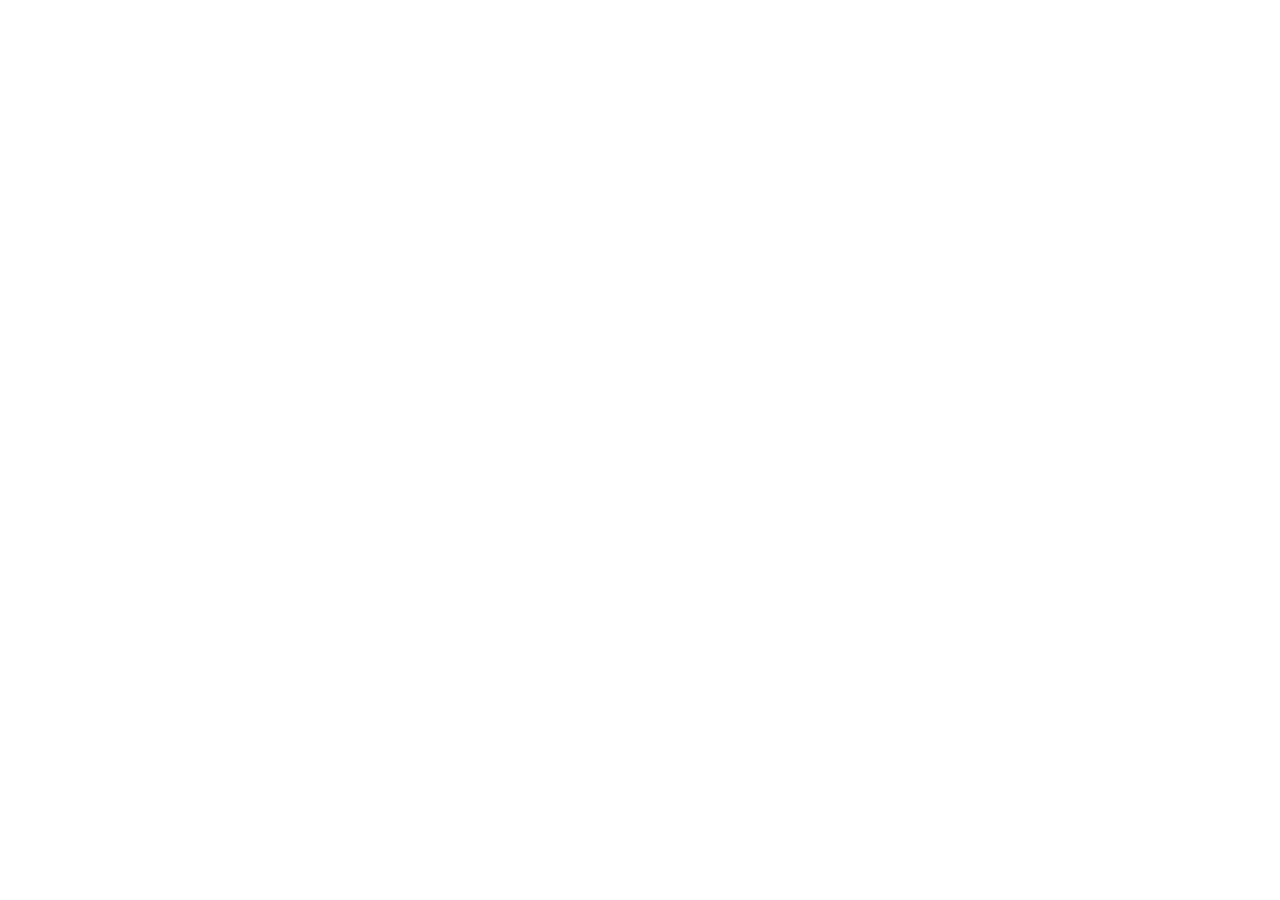
==== index.html @ 2cd19109 "Add homepage" ====
<!DOCTYPE html>
<html lang="en">
<head>
<meta charset="UTF-8">
<meta name="viewport" content="width=device-width, initial-scale=1.0">
<title>Nivora Career Point</title>
</head>
<body>
<!-- Full source is being uploaded from the project file. -->
</body>
</html>
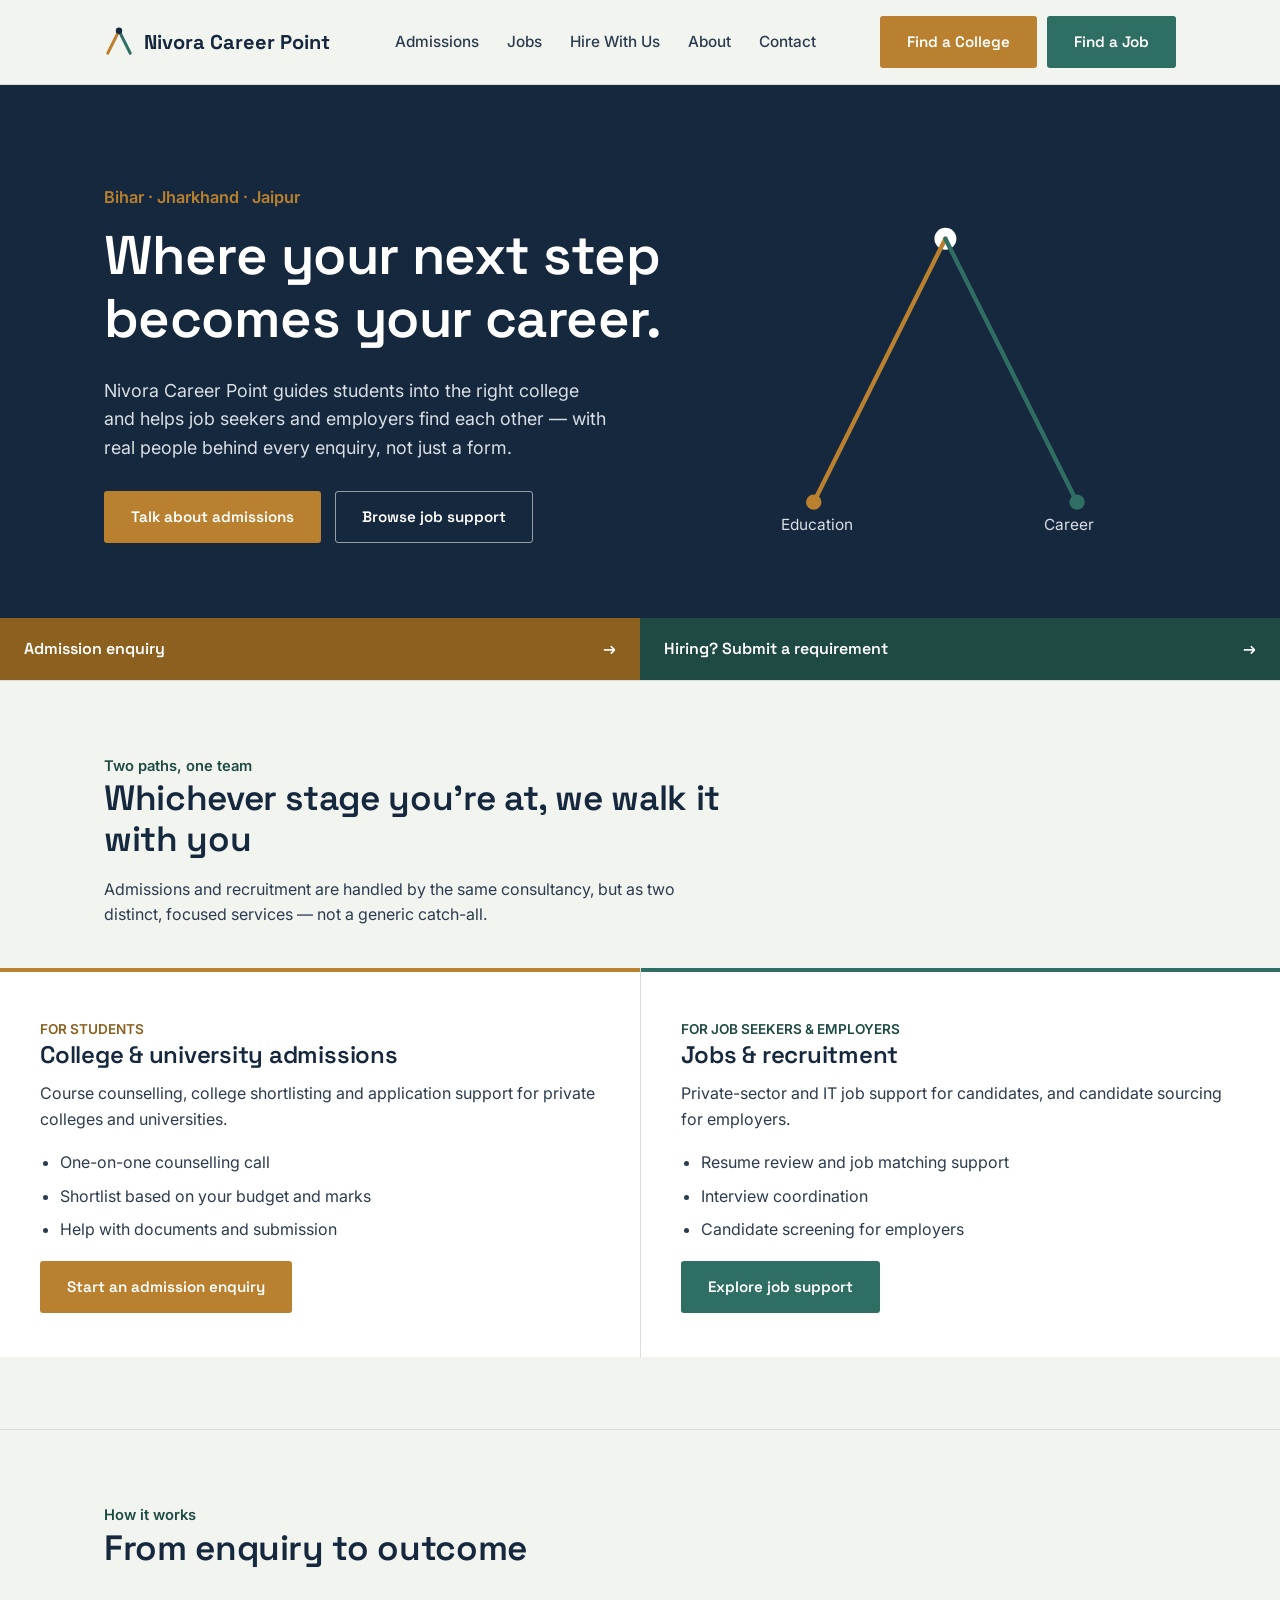
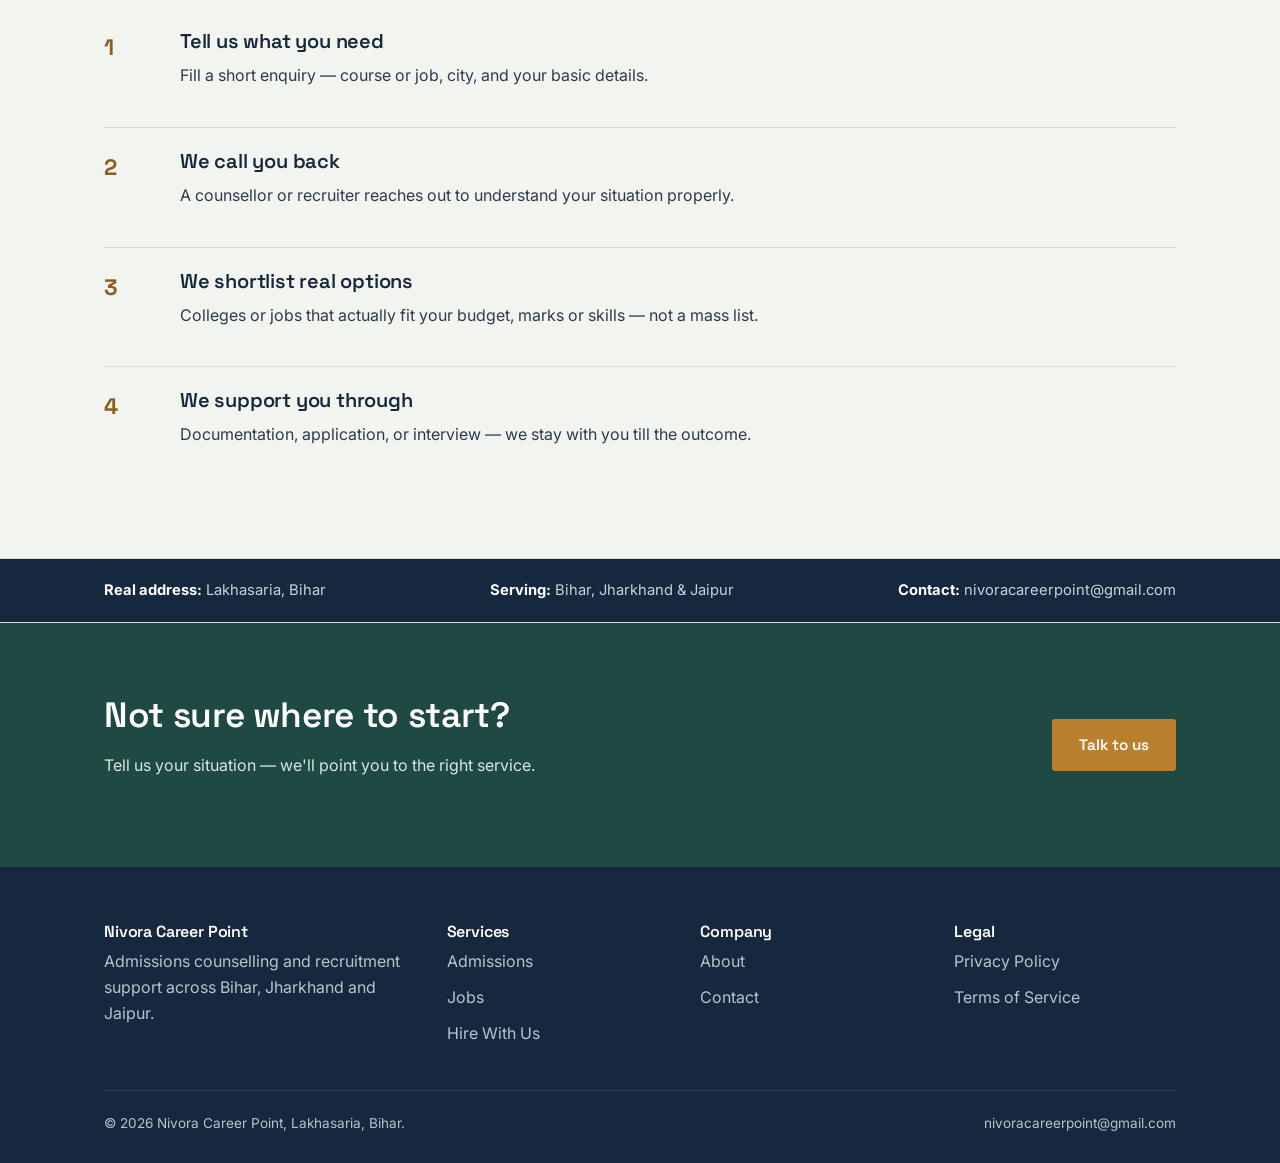
==== commit 6d6884c0: "Replace placeholder with original index.html from uploaded ZIP" ====
--- a/index.html
+++ b/index.html
@@ -3,9 +3,188 @@
 <head>
 <meta charset="UTF-8">
 <meta name="viewport" content="width=device-width, initial-scale=1.0">
-<title>Nivora Career Point</title>
+<title>Nivora Career Point — Admissions & Recruitment Consultancy | Bihar, Jharkhand, Jaipur</title>
+<meta name="description" content="Nivora Career Point helps students find the right private college or university and helps job seekers and employers connect — across Bihar, Jharkhand and Jaipur.">
+<meta property="og:title" content="Nivora Career Point">
+<meta property="og:description" content="Your path from education to employment — admissions counselling, job placement and recruitment support.">
+<meta property="og:type" content="website">
+<link rel="canonical" href="https://nivoracareerpoint.com/">
+<link rel="preconnect" href="https://fonts.googleapis.com">
+<link href="https://fonts.googleapis.com/css2?family=Space+Grotesk:wght@500;600;700&family=Inter:wght@400;500;600&display=swap" rel="stylesheet">
+<link rel="stylesheet" href="css/style.css">
 </head>
 <body>
-<!-- Full source is being uploaded from the project file. -->
+
+<header class="site">
+  <nav class="nav">
+    <a href="index.html" class="brand">
+      <svg class="mark" viewBox="0 0 32 32" fill="none" xmlns="http://www.w3.org/2000/svg">
+        <path d="M16 4L4 28" stroke="#B9812F" stroke-width="3.2" stroke-linecap="round"/>
+        <path d="M16 4L28 28" stroke="#2F6E63" stroke-width="3.2" stroke-linecap="round"/>
+        <circle cx="16" cy="4" r="3.4" fill="#16283D"/>
+      </svg>
+      Nivora Career Point
+    </a>
+    <ul class="nav-links">
+      <li><a href="admissions.html">Admissions</a></li>
+      <li><a href="jobs.html">Jobs</a></li>
+      <li><a href="employers.html">Hire With Us</a></li>
+      <li><a href="about.html">About</a></li>
+      <li><a href="contact.html">Contact</a></li>
+    </ul>
+    <div class="nav-cta">
+      <a href="admissions.html" class="btn btn-amber">Find a College</a>
+      <a href="jobs.html" class="btn btn-teal">Find a Job</a>
+    </div>
+    <button class="nav-toggle" aria-label="Menu"><span></span><span></span><span></span></button>
+  </nav>
+</header>
+
+<section class="hero">
+  <div class="wrap">
+    <div>
+      <span class="eyebrow-free-tag">Bihar · Jharkhand · Jaipur</span>
+      <h1>Where your next step becomes your career.</h1>
+      <p class="lead">Nivora Career Point guides students into the right college and helps job seekers and employers find each other — with real people behind every enquiry, not just a form.</p>
+      <div class="hero-actions">
+        <a href="admissions.html" class="btn btn-amber">Talk about admissions</a>
+        <a href="jobs.html" class="btn btn-outline-light">Browse job support</a>
+      </div>
+    </div>
+    <div>
+      <svg class="hero-svg" viewBox="0 0 420 340" xmlns="http://www.w3.org/2000/svg">
+        <circle cx="210" cy="60" r="10" fill="#fff"/>
+        <path d="M210 60 L90 300" stroke="#B9812F" stroke-width="4" stroke-linecap="round"/>
+        <path d="M210 60 L330 300" stroke="#2F6E63" stroke-width="4" stroke-linecap="round"/>
+        <circle cx="90" cy="300" r="7" fill="#B9812F"/>
+        <circle cx="330" cy="300" r="7" fill="#2F6E63"/>
+        <text x="60" y="325" fill="#D9DFE6" font-family="Inter, sans-serif" font-size="14">Education</text>
+        <text x="300" y="325" fill="#D9DFE6" font-family="Inter, sans-serif" font-size="14">Career</text>
+      </svg>
+    </div>
+  </div>
+  <div class="hero-strip">
+    <a href="admissions.html" class="to-amber">Admission enquiry <span>&rarr;</span></a>
+    <a href="employers.html" class="to-teal">Hiring? Submit a requirement <span>&rarr;</span></a>
+  </div>
+</section>
+
+<section>
+  <div class="wrap">
+    <div class="section-head">
+      <span class="kicker">Two paths, one team</span>
+      <h2>Whichever stage you're at, we walk it with you</h2>
+      <p>Admissions and recruitment are handled by the same consultancy, but as two distinct, focused services — not a generic catch-all.</p>
+    </div>
+  </div>
+  <div class="paths">
+    <div class="path-card amber">
+      <span class="tag">FOR STUDENTS</span>
+      <h3>College &amp; university admissions</h3>
+      <p>Course counselling, college shortlisting and application support for private colleges and universities.</p>
+      <ul>
+        <li>One-on-one counselling call</li>
+        <li>Shortlist based on your budget and marks</li>
+        <li>Help with documents and submission</li>
+      </ul>
+      <a href="admissions.html" class="btn btn-amber">Start an admission enquiry</a>
+    </div>
+    <div class="path-card teal">
+      <span class="tag">FOR JOB SEEKERS &amp; EMPLOYERS</span>
+      <h3>Jobs &amp; recruitment</h3>
+      <p>Private-sector and IT job support for candidates, and candidate sourcing for employers.</p>
+      <ul>
+        <li>Resume review and job matching support</li>
+        <li>Interview coordination</li>
+        <li>Candidate screening for employers</li>
+      </ul>
+      <a href="jobs.html" class="btn btn-teal">Explore job support</a>
+    </div>
+  </div>
+</section>
+
+<section>
+  <div class="wrap">
+    <div class="section-head">
+      <span class="kicker">How it works</span>
+      <h2>From enquiry to outcome</h2>
+    </div>
+    <div class="steps">
+      <div class="step">
+        <div class="num">1</div>
+        <div><h3>Tell us what you need</h3><p>Fill a short enquiry — course or job, city, and your basic details.</p></div>
+      </div>
+      <div class="step">
+        <div class="num">2</div>
+        <div><h3>We call you back</h3><p>A counsellor or recruiter reaches out to understand your situation properly.</p></div>
+      </div>
+      <div class="step">
+        <div class="num">3</div>
+        <div><h3>We shortlist real options</h3><p>Colleges or jobs that actually fit your budget, marks or skills — not a mass list.</p></div>
+      </div>
+      <div class="step">
+        <div class="num">4</div>
+        <div><h3>We support you through</h3><p>Documentation, application, or interview — we stay with you till the outcome.</p></div>
+      </div>
+    </div>
+  </div>
+</section>
+
+<section class="trust-strip">
+  <div class="wrap">
+    <div><strong style="color:#fff">Real address:</strong> Lakhasaria, Bihar</div>
+    <div><strong style="color:#fff">Serving:</strong> Bihar, Jharkhand &amp; Jaipur</div>
+    <div><strong style="color:#fff">Contact:</strong> nivoracareerpoint@gmail.com</div>
+  </div>
+</section>
+
+<section class="cta-band">
+  <div class="wrap">
+    <div>
+      <h2>Not sure where to start?</h2>
+      <p>Tell us your situation — we'll point you to the right service.</p>
+    </div>
+    <a href="contact.html" class="btn btn-amber">Talk to us</a>
+  </div>
+</section>
+
+<footer class="site">
+  <div class="wrap">
+    <div class="footer-grid">
+      <div>
+        <h4>Nivora Career Point</h4>
+        <p style="color:#B9C3CC">Admissions counselling and recruitment support across Bihar, Jharkhand and Jaipur.</p>
+      </div>
+      <div>
+        <h4>Services</h4>
+        <ul>
+          <li><a href="admissions.html">Admissions</a></li>
+          <li><a href="jobs.html">Jobs</a></li>
+          <li><a href="employers.html">Hire With Us</a></li>
+        </ul>
+      </div>
+      <div>
+        <h4>Company</h4>
+        <ul>
+          <li><a href="about.html">About</a></li>
+          <li><a href="contact.html">Contact</a></li>
+        </ul>
+      </div>
+      <div>
+        <h4>Legal</h4>
+        <ul>
+          <li><a href="privacy.html">Privacy Policy</a></li>
+          <li><a href="terms.html">Terms of Service</a></li>
+        </ul>
+      </div>
+    </div>
+    <div class="footer-bottom">
+      <span>&copy; 2026 Nivora Career Point, Lakhasaria, Bihar.</span>
+      <span>nivoracareerpoint@gmail.com</span>
+    </div>
+  </div>
+</footer>
+
+<script src="js/main.js"></script>
 </body>
 </html>
--- a/css/style.css
+++ b/css/style.css
@@ -0,0 +1,144 @@
+/* ========================================================================== 
+   NIVORA CAREER POINT — Design tokens
+   Concept: two paths (Education / Career) that both lead through Nivora.
+   Amber = Admissions & Education. Teal = Jobs & Recruitment.
+   Cool paper background + geometric sans, no serif/cream/terracotta cliché.
+   ========================================================================== */
+
+:root{
+  --ink:        #16283D;
+  --ink-soft:   #2C3B4E;
+  --paper:      #F2F4F0;
+  --paper-raised:#FFFFFF;
+  --line:       #D8DCD4;
+  --amber:      #B9812F;
+  --amber-dark: #8C611F;
+  --amber-tint: #F3E7D2;
+  --teal:       #2F6E63;
+  --teal-dark:  #1F4A43;
+  --teal-tint:  #DCEAE6;
+  --muted:      #5C6B63;
+  --font-display: 'Space Grotesk', 'Segoe UI', sans-serif;
+  --font-body:    'Inter', 'Segoe UI', sans-serif;
+  --max: 1120px;
+  --radius: 3px;
+}
+
+*,*::before,*::after{ box-sizing:border-box; }
+html{ scroll-behavior:smooth; }
+body{ margin:0; font-family:var(--font-body); color:var(--ink-soft); background:var(--paper); line-height:1.6; -webkit-font-smoothing:antialiased; }
+h1,h2,h3,h4{ font-family:var(--font-display); color:var(--ink); line-height:1.15; margin:0 0 0.5em; font-weight:600; letter-spacing:-0.01em; }
+h1{ font-size:clamp(2.1rem, 4.5vw, 3.4rem); }
+h2{ font-size:clamp(1.6rem, 3vw, 2.2rem); }
+h3{ font-size:1.25rem; }
+p{ margin:0 0 1em; max-width:62ch; }
+a{ color:var(--teal-dark); }
+img{ max-width:100%; display:block; }
+.wrap{ max-width:var(--max); margin:0 auto; padding:0 24px; }
+section{ padding:72px 0; }
+section + section{ border-top:1px solid var(--line); }
+
+.btn{ display:inline-flex; align-items:center; gap:8px; font-family:var(--font-display); font-weight:600; font-size:0.95rem; padding:13px 26px; border-radius:var(--radius); border:1.5px solid transparent; text-decoration:none; cursor:pointer; transition:transform .15s ease, background .15s ease, border-color .15s ease; }
+.btn:active{ transform:translateY(1px); }
+.btn-amber{ background:var(--amber); color:#fff; }
+.btn-amber:hover{ background:var(--amber-dark); }
+.btn-teal{ background:var(--teal); color:#fff; }
+.btn-teal:hover{ background:var(--teal-dark); }
+.btn-outline{ background:transparent; border-color:var(--ink); color:var(--ink); }
+.btn-outline:hover{ background:var(--ink); color:#fff; }
+.btn-outline-light{ background:transparent; border-color:rgba(255,255,255,.55); color:#fff; }
+.btn-outline-light:hover{ background:rgba(255,255,255,.12); }
+
+header.site{ position:sticky; top:0; z-index:50; background:rgba(242,244,240,0.92); backdrop-filter:saturate(140%) blur(6px); border-bottom:1px solid var(--line); }
+.nav{ display:flex; align-items:center; justify-content:space-between; padding:16px 24px; max-width:var(--max); margin:0 auto; }
+.brand{ font-family:var(--font-display); font-weight:700; font-size:1.25rem; color:var(--ink); text-decoration:none; display:flex; align-items:center; gap:10px; }
+.brand .mark{ width:30px; height:30px; flex:none; }
+.nav-links{ display:flex; gap:28px; list-style:none; margin:0; padding:0; align-items:center; }
+.nav-links a{ color:var(--ink-soft); text-decoration:none; font-size:0.96rem; font-weight:500; padding-bottom:3px; border-bottom:2px solid transparent; }
+.nav-links a:hover, .nav-links a.active{ color:var(--ink); border-color:var(--amber); }
+.nav-cta{ display:flex; gap:10px; }
+.nav-toggle{ display:none; background:none; border:none; cursor:pointer; padding:6px; }
+.nav-toggle span{ display:block; width:24px; height:2px; background:var(--ink); margin:5px 0; }
+
+@media (max-width: 860px){
+  .nav-links{ position:absolute; top:100%; left:0; right:0; background:var(--paper-raised); flex-direction:column; align-items:flex-start; padding:20px 24px; gap:16px; border-bottom:1px solid var(--line); display:none; }
+  .nav-links.open{ display:flex; }
+  .nav-cta{ display:none; }
+  .nav-toggle{ display:block; }
+}
+
+.hero{ position:relative; background:var(--ink); color:#fff; padding:88px 0 0; overflow:hidden; }
+.hero .wrap{ display:grid; grid-template-columns:1.1fr 0.9fr; gap:48px; align-items:center; padding-bottom:64px; }
+.hero h1{ color:#fff; }
+.hero .eyebrow-free-tag{ color:var(--amber); font-weight:600; margin-bottom:14px; display:block; font-size:1.02rem; }
+.hero p.lead{ color:#D9DFE6; font-size:1.12rem; max-width:46ch; }
+.hero-actions{ display:flex; gap:14px; margin-top:28px; flex-wrap:wrap; }
+.hero-svg{ width:100%; height:auto; }
+.hero-strip{ display:grid; grid-template-columns:1fr 1fr; }
+.hero-strip a{ padding:18px 24px; text-decoration:none; font-family:var(--font-display); font-weight:600; display:flex; align-items:center; justify-content:space-between; color:#fff; }
+.hero-strip .to-amber{ background:var(--amber-dark); }
+.hero-strip .to-teal{ background:var(--teal-dark); }
+.hero-strip a:hover{ filter:brightness(1.12); }
+@media (max-width: 860px){ .hero .wrap{ grid-template-columns:1fr; padding-bottom:40px; } }
+
+.paths{ display:grid; grid-template-columns:1fr 1fr; gap:1px; background:var(--line); }
+.path-card{ background:var(--paper-raised); padding:44px 40px; }
+.path-card.amber{ border-top:4px solid var(--amber); }
+.path-card.teal{ border-top:4px solid var(--teal); }
+.path-card h3{ font-size:1.5rem; }
+.path-card .tag{ font-size:0.85rem; font-weight:600; }
+.path-card.amber .tag{ color:var(--amber-dark); }
+.path-card.teal .tag{ color:var(--teal-dark); }
+.path-card ul{ padding-left:20px; margin:18px 0; }
+.path-card li{ margin-bottom:8px; }
+@media (max-width: 720px){ .paths{ grid-template-columns:1fr; } }
+
+.section-head{ max-width:640px; margin-bottom:40px; }
+.section-head .kicker{ color:var(--teal-dark); font-weight:600; font-size:0.92rem; }
+.grid-3{ display:grid; grid-template-columns:repeat(3,1fr); gap:32px; }
+.grid-2{ display:grid; grid-template-columns:1fr 1fr; gap:40px; }
+@media (max-width: 860px){ .grid-3{ grid-template-columns:1fr 1fr; } .grid-2{ grid-template-columns:1fr; } }
+@media (max-width: 600px){ .grid-3{ grid-template-columns:1fr; } }
+.card{ background:var(--paper-raised); border:1px solid var(--line); padding:28px; border-radius:var(--radius); }
+.steps{ counter-reset:step; display:flex; flex-direction:column; gap:0; margin-top:32px; }
+.step{ display:grid; grid-template-columns:56px 1fr; gap:20px; padding:22px 0; border-top:1px solid var(--line); }
+.step:first-child{ border-top:none; }
+.step .num{ counter-increment:step; font-family:var(--font-display); font-weight:700; font-size:1.4rem; color:var(--amber-dark); }
+.step.teal .num{ color:var(--teal-dark); }
+.trust-strip{ background:var(--ink); color:#fff; padding:20px 0; }
+.trust-strip .wrap{ display:flex; flex-wrap:wrap; gap:32px; justify-content:space-between; align-items:center; font-size:0.92rem; color:#C9D2DA; }
+.cta-band{ background:var(--teal-dark); color:#fff; text-align:left; }
+.cta-band h2{ color:#fff; }
+.cta-band .wrap{ display:flex; justify-content:space-between; align-items:center; gap:24px; flex-wrap:wrap; }
+.cta-band p{ color:#D8E7E3; }
+
+.form-panel{ background:var(--paper-raised); border:1px solid var(--line); padding:36px; border-radius:var(--radius); }
+.form-row{ display:grid; grid-template-columns:1fr 1fr; gap:16px; }
+@media (max-width:600px){ .form-row{ grid-template-columns:1fr; } }
+.field{ margin-bottom:18px; }
+.field label{ display:block; font-weight:600; font-size:0.9rem; color:var(--ink); margin-bottom:6px; }
+.field input, .field select, .field textarea{ width:100%; padding:12px 14px; font-family:var(--font-body); font-size:0.98rem; border:1.5px solid var(--line); border-radius:var(--radius); background:#fff; color:var(--ink-soft); }
+.field input:focus, .field select:focus, .field textarea:focus{ outline:none; border-color:var(--teal); }
+.field small{ color:var(--muted); }
+.consent{ display:flex; gap:10px; align-items:flex-start; font-size:0.88rem; color:var(--muted); }
+.consent input{ margin-top:4px; }
+.form-success{ display:none; padding:16px 18px; background:var(--teal-tint); color:var(--teal-dark); border-radius:var(--radius); margin-bottom:20px; font-weight:600; }
+
+footer.site{ background:var(--ink); color:#B9C3CC; padding:56px 0 28px; }
+footer.site h4{ color:#fff; font-size:1rem; }
+footer.site a{ color:#B9C3CC; text-decoration:none; }
+footer.site a:hover{ color:#fff; }
+.footer-grid{ display:grid; grid-template-columns:1.4fr 1fr 1fr 1fr; gap:32px; }
+.footer-grid ul{ list-style:none; padding:0; margin:0; display:flex; flex-direction:column; gap:10px; }
+.footer-bottom{ margin-top:44px; padding-top:22px; border-top:1px solid rgba(255,255,255,.12); display:flex; justify-content:space-between; flex-wrap:wrap; gap:12px; font-size:0.85rem; }
+@media (max-width:860px){ .footer-grid{ grid-template-columns:1fr 1fr; } }
+@media (max-width:560px){ .footer-grid{ grid-template-columns:1fr; } }
+
+.page-hero{ background:var(--ink); color:#fff; padding:64px 0 48px; }
+.page-hero h1{ color:#fff; margin-bottom:10px; }
+.page-hero p{ color:#D9DFE6; }
+.page-hero.amber-edge{ border-bottom:4px solid var(--amber); }
+.page-hero.teal-edge{ border-bottom:4px solid var(--teal); }
+.note-box{ background:var(--amber-tint); border-left:4px solid var(--amber); padding:16px 20px; border-radius:var(--radius); color:var(--ink-soft); font-size:0.95rem; }
+.note-box.teal{ background:var(--teal-tint); border-left-color:var(--teal); }
+@media (prefers-reduced-motion: reduce){ html{ scroll-behavior:auto; } .btn{ transition:none; } }
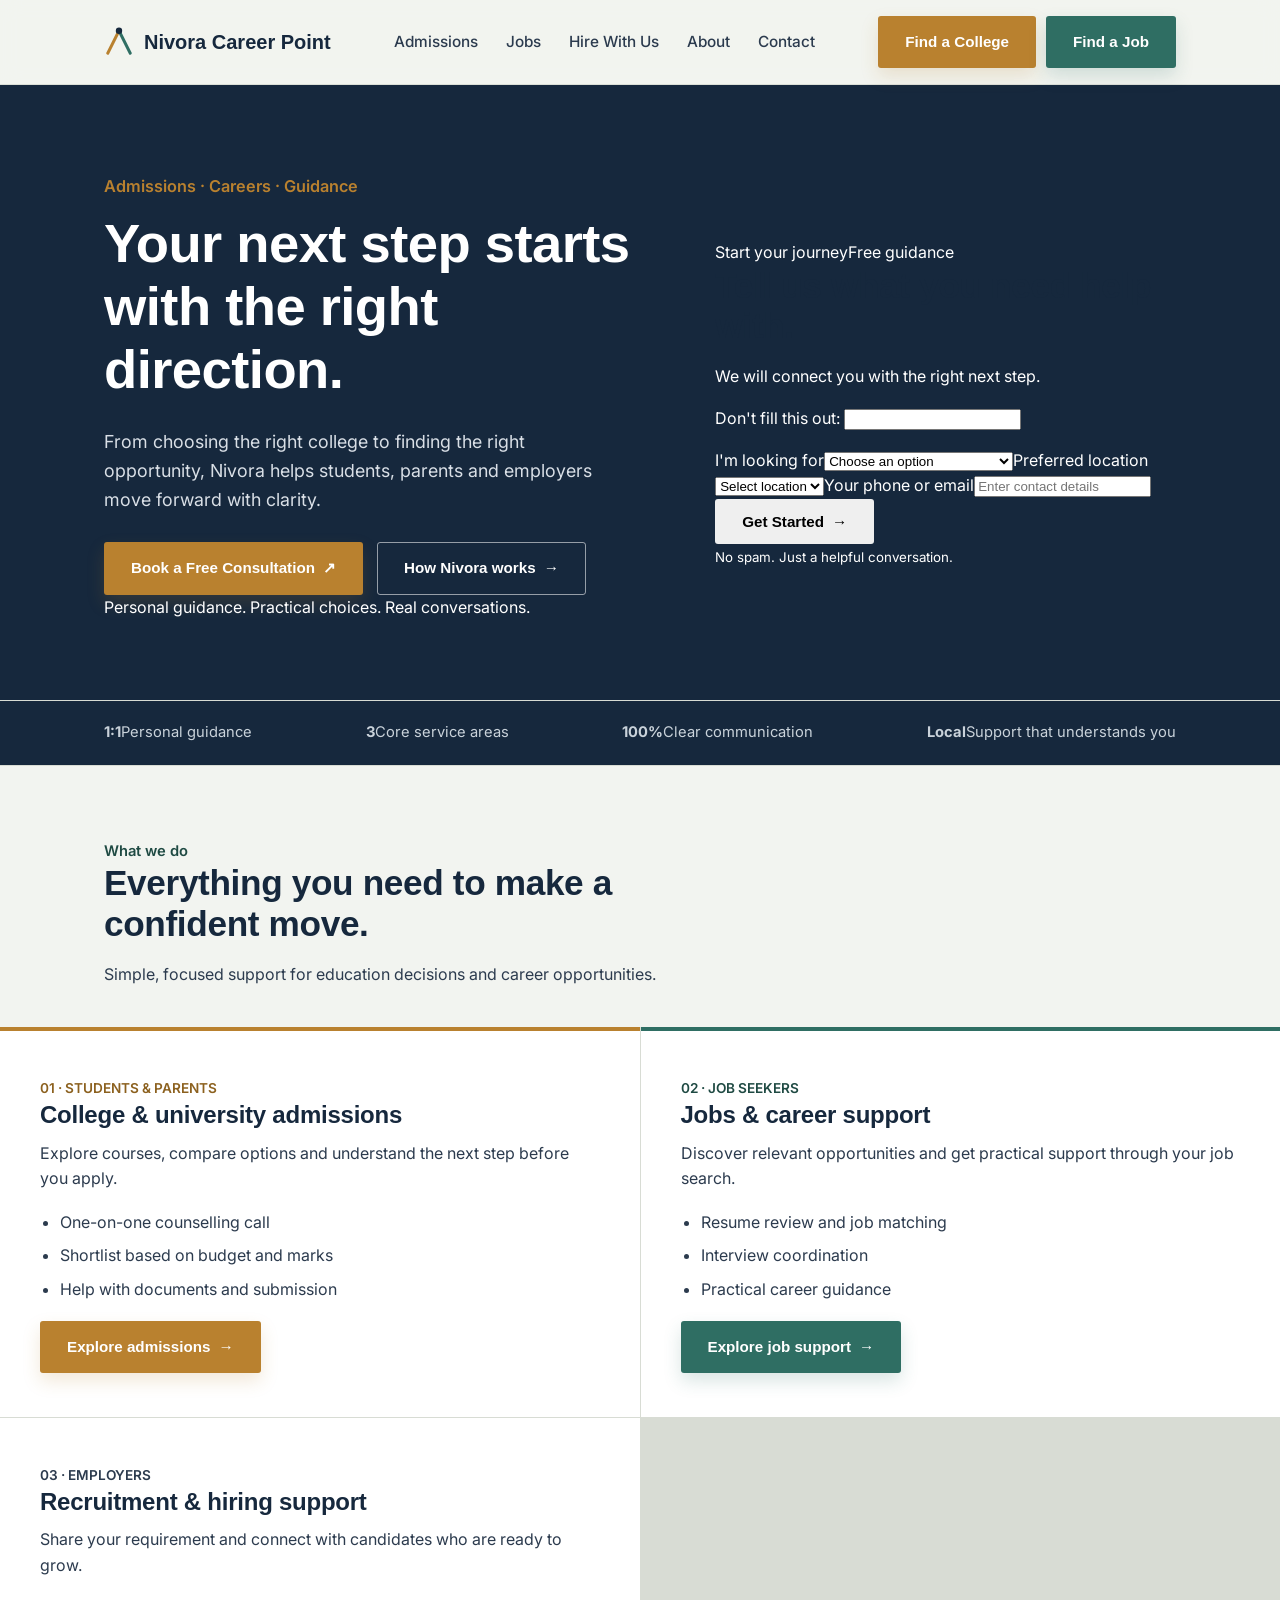
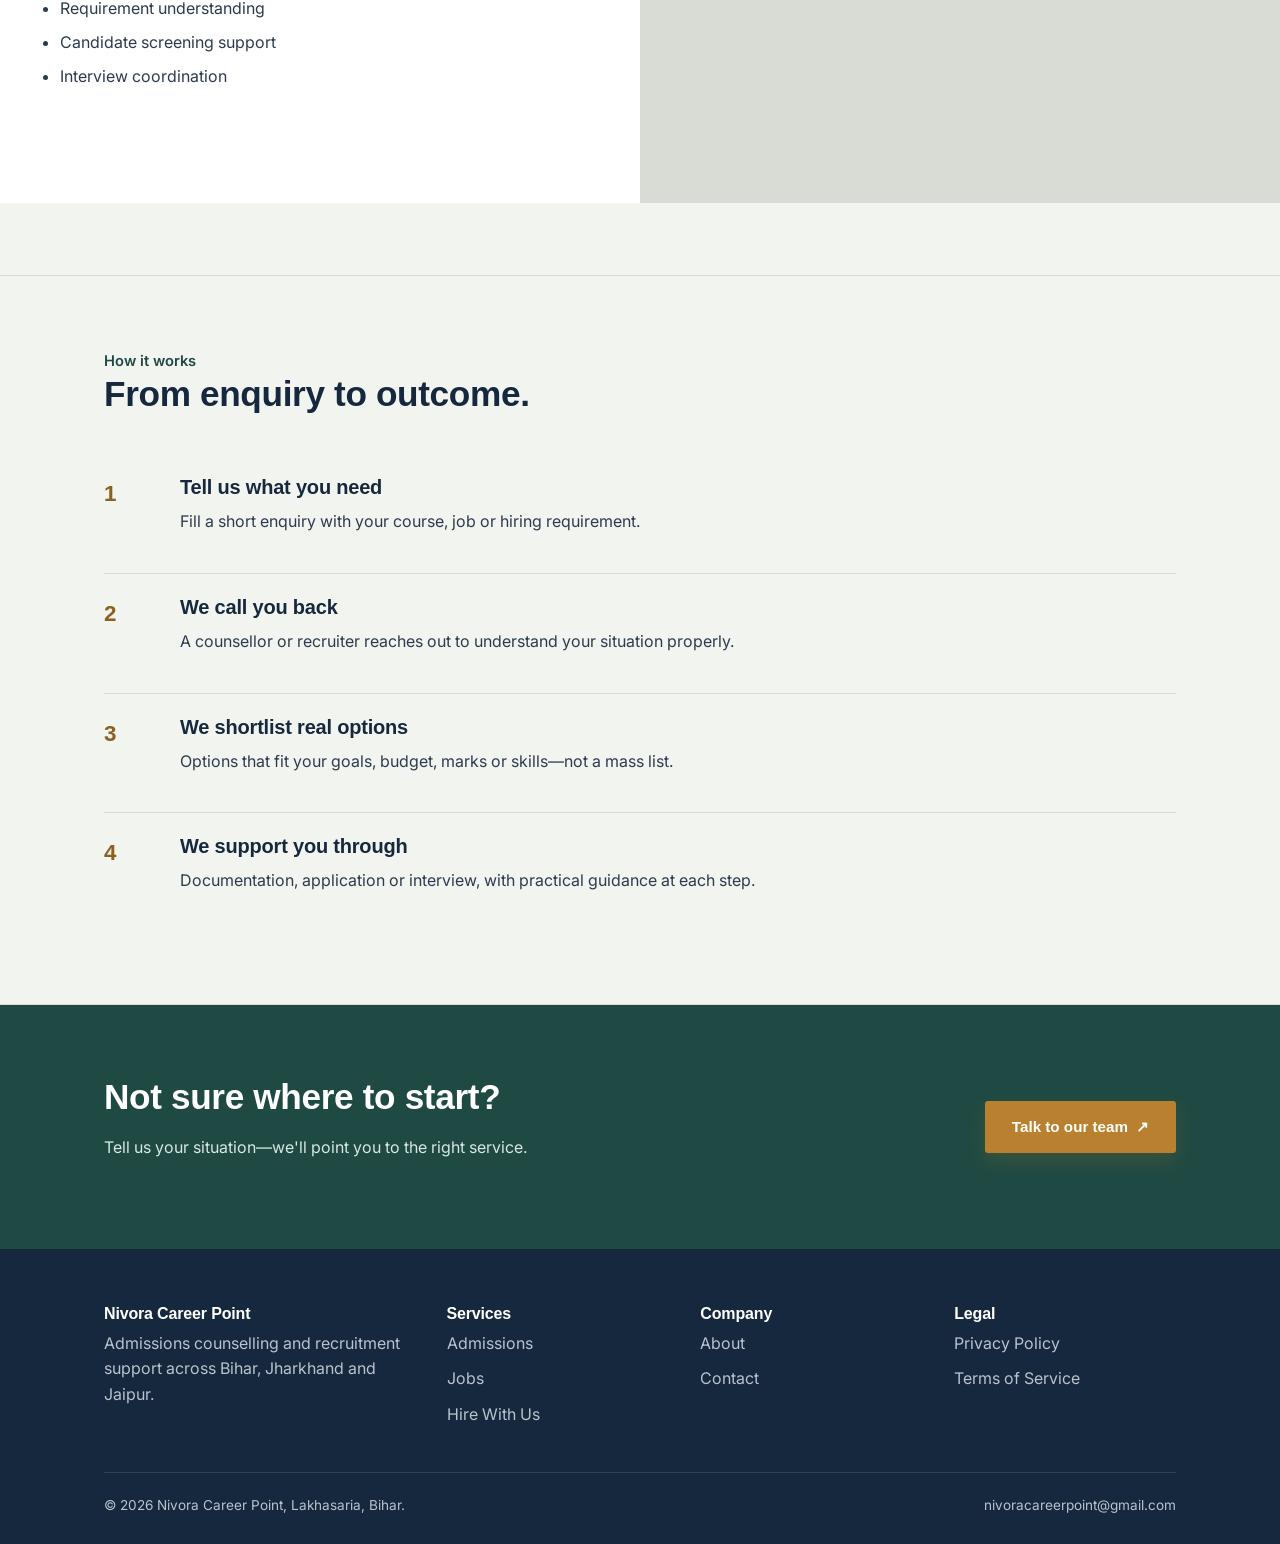
==== commit 4d870993: "Redesign homepage for premium conversion-focused layout" ====
--- a/index.html
+++ b/index.html
@@ -3,188 +3,27 @@
 <head>
 <meta charset="UTF-8">
 <meta name="viewport" content="width=device-width, initial-scale=1.0">
-<title>Nivora Career Point — Admissions & Recruitment Consultancy | Bihar, Jharkhand, Jaipur</title>
-<meta name="description" content="Nivora Career Point helps students find the right private college or university and helps job seekers and employers connect — across Bihar, Jharkhand and Jaipur.">
+<title>Nivora Career Point | Education & Career Guidance</title>
+<meta name="description" content="Nivora Career Point helps students choose the right college, course and career path, while connecting employers with talent.">
 <meta property="og:title" content="Nivora Career Point">
-<meta property="og:description" content="Your path from education to employment — admissions counselling, job placement and recruitment support.">
+<meta property="og:description" content="Clear guidance for admissions, careers and recruitment.">
 <meta property="og:type" content="website">
 <link rel="canonical" href="https://nivoracareerpoint.com/">
 <link rel="preconnect" href="https://fonts.googleapis.com">
-<link href="https://fonts.googleapis.com/css2?family=Space+Grotesk:wght@500;600;700&family=Inter:wght@400;500;600&display=swap" rel="stylesheet">
+<link rel="preconnect" href="https://fonts.gstatic.com" crossorigin>
+<link href="https://fonts.googleapis.com/css2?family=Inter:wght@400;500;600;700;800&family=Plus+Jakarta+Sans:wght@600;700;800&display=swap" rel="stylesheet">
 <link rel="stylesheet" href="css/style.css">
 </head>
 <body>
-
-<header class="site">
-  <nav class="nav">
-    <a href="index.html" class="brand">
-      <svg class="mark" viewBox="0 0 32 32" fill="none" xmlns="http://www.w3.org/2000/svg">
-        <path d="M16 4L4 28" stroke="#B9812F" stroke-width="3.2" stroke-linecap="round"/>
-        <path d="M16 4L28 28" stroke="#2F6E63" stroke-width="3.2" stroke-linecap="round"/>
-        <circle cx="16" cy="4" r="3.4" fill="#16283D"/>
-      </svg>
-      Nivora Career Point
-    </a>
-    <ul class="nav-links">
-      <li><a href="admissions.html">Admissions</a></li>
-      <li><a href="jobs.html">Jobs</a></li>
-      <li><a href="employers.html">Hire With Us</a></li>
-      <li><a href="about.html">About</a></li>
-      <li><a href="contact.html">Contact</a></li>
-    </ul>
-    <div class="nav-cta">
-      <a href="admissions.html" class="btn btn-amber">Find a College</a>
-      <a href="jobs.html" class="btn btn-teal">Find a Job</a>
-    </div>
-    <button class="nav-toggle" aria-label="Menu"><span></span><span></span><span></span></button>
-  </nav>
-</header>
-
-<section class="hero">
-  <div class="wrap">
-    <div>
-      <span class="eyebrow-free-tag">Bihar · Jharkhand · Jaipur</span>
-      <h1>Where your next step becomes your career.</h1>
-      <p class="lead">Nivora Career Point guides students into the right college and helps job seekers and employers find each other — with real people behind every enquiry, not just a form.</p>
-      <div class="hero-actions">
-        <a href="admissions.html" class="btn btn-amber">Talk about admissions</a>
-        <a href="jobs.html" class="btn btn-outline-light">Browse job support</a>
-      </div>
-    </div>
-    <div>
-      <svg class="hero-svg" viewBox="0 0 420 340" xmlns="http://www.w3.org/2000/svg">
-        <circle cx="210" cy="60" r="10" fill="#fff"/>
-        <path d="M210 60 L90 300" stroke="#B9812F" stroke-width="4" stroke-linecap="round"/>
-        <path d="M210 60 L330 300" stroke="#2F6E63" stroke-width="4" stroke-linecap="round"/>
-        <circle cx="90" cy="300" r="7" fill="#B9812F"/>
-        <circle cx="330" cy="300" r="7" fill="#2F6E63"/>
-        <text x="60" y="325" fill="#D9DFE6" font-family="Inter, sans-serif" font-size="14">Education</text>
-        <text x="300" y="325" fill="#D9DFE6" font-family="Inter, sans-serif" font-size="14">Career</text>
-      </svg>
-    </div>
-  </div>
-  <div class="hero-strip">
-    <a href="admissions.html" class="to-amber">Admission enquiry <span>&rarr;</span></a>
-    <a href="employers.html" class="to-teal">Hiring? Submit a requirement <span>&rarr;</span></a>
-  </div>
-</section>
-
-<section>
-  <div class="wrap">
-    <div class="section-head">
-      <span class="kicker">Two paths, one team</span>
-      <h2>Whichever stage you're at, we walk it with you</h2>
-      <p>Admissions and recruitment are handled by the same consultancy, but as two distinct, focused services — not a generic catch-all.</p>
-    </div>
-  </div>
-  <div class="paths">
-    <div class="path-card amber">
-      <span class="tag">FOR STUDENTS</span>
-      <h3>College &amp; university admissions</h3>
-      <p>Course counselling, college shortlisting and application support for private colleges and universities.</p>
-      <ul>
-        <li>One-on-one counselling call</li>
-        <li>Shortlist based on your budget and marks</li>
-        <li>Help with documents and submission</li>
-      </ul>
-      <a href="admissions.html" class="btn btn-amber">Start an admission enquiry</a>
-    </div>
-    <div class="path-card teal">
-      <span class="tag">FOR JOB SEEKERS &amp; EMPLOYERS</span>
-      <h3>Jobs &amp; recruitment</h3>
-      <p>Private-sector and IT job support for candidates, and candidate sourcing for employers.</p>
-      <ul>
-        <li>Resume review and job matching support</li>
-        <li>Interview coordination</li>
-        <li>Candidate screening for employers</li>
-      </ul>
-      <a href="jobs.html" class="btn btn-teal">Explore job support</a>
-    </div>
-  </div>
-</section>
-
-<section>
-  <div class="wrap">
-    <div class="section-head">
-      <span class="kicker">How it works</span>
-      <h2>From enquiry to outcome</h2>
-    </div>
-    <div class="steps">
-      <div class="step">
-        <div class="num">1</div>
-        <div><h3>Tell us what you need</h3><p>Fill a short enquiry — course or job, city, and your basic details.</p></div>
-      </div>
-      <div class="step">
-        <div class="num">2</div>
-        <div><h3>We call you back</h3><p>A counsellor or recruiter reaches out to understand your situation properly.</p></div>
-      </div>
-      <div class="step">
-        <div class="num">3</div>
-        <div><h3>We shortlist real options</h3><p>Colleges or jobs that actually fit your budget, marks or skills — not a mass list.</p></div>
-      </div>
-      <div class="step">
-        <div class="num">4</div>
-        <div><h3>We support you through</h3><p>Documentation, application, or interview — we stay with you till the outcome.</p></div>
-      </div>
-    </div>
-  </div>
-</section>
-
-<section class="trust-strip">
-  <div class="wrap">
-    <div><strong style="color:#fff">Real address:</strong> Lakhasaria, Bihar</div>
-    <div><strong style="color:#fff">Serving:</strong> Bihar, Jharkhand &amp; Jaipur</div>
-    <div><strong style="color:#fff">Contact:</strong> nivoracareerpoint@gmail.com</div>
-  </div>
-</section>
-
-<section class="cta-band">
-  <div class="wrap">
-    <div>
-      <h2>Not sure where to start?</h2>
-      <p>Tell us your situation — we'll point you to the right service.</p>
-    </div>
-    <a href="contact.html" class="btn btn-amber">Talk to us</a>
-  </div>
-</section>
-
-<footer class="site">
-  <div class="wrap">
-    <div class="footer-grid">
-      <div>
-        <h4>Nivora Career Point</h4>
-        <p style="color:#B9C3CC">Admissions counselling and recruitment support across Bihar, Jharkhand and Jaipur.</p>
-      </div>
-      <div>
-        <h4>Services</h4>
-        <ul>
-          <li><a href="admissions.html">Admissions</a></li>
-          <li><a href="jobs.html">Jobs</a></li>
-          <li><a href="employers.html">Hire With Us</a></li>
-        </ul>
-      </div>
-      <div>
-        <h4>Company</h4>
-        <ul>
-          <li><a href="about.html">About</a></li>
-          <li><a href="contact.html">Contact</a></li>
-        </ul>
-      </div>
-      <div>
-        <h4>Legal</h4>
-        <ul>
-          <li><a href="privacy.html">Privacy Policy</a></li>
-          <li><a href="terms.html">Terms of Service</a></li>
-        </ul>
-      </div>
-    </div>
-    <div class="footer-bottom">
-      <span>&copy; 2026 Nivora Career Point, Lakhasaria, Bihar.</span>
-      <span>nivoracareerpoint@gmail.com</span>
-    </div>
-  </div>
-</footer>
-
+<header class="site"><nav class="nav"><a href="index.html" class="brand"><svg class="mark" viewBox="0 0 32 32" fill="none" xmlns="http://www.w3.org/2000/svg"><path d="M16 4L4 28" stroke="#B9812F" stroke-width="3.2" stroke-linecap="round"/><path d="M16 4L28 28" stroke="#2F6E63" stroke-width="3.2" stroke-linecap="round"/><circle cx="16" cy="4" r="3.4" fill="#16283D"/></svg>Nivora Career Point</a><ul class="nav-links"><li><a href="admissions.html">Admissions</a></li><li><a href="jobs.html">Jobs</a></li><li><a href="employers.html">Hire With Us</a></li><li><a href="about.html">About</a></li><li><a href="contact.html">Contact</a></li></ul><div class="nav-cta"><a href="admissions.html" class="btn btn-amber">Find a College</a><a href="jobs.html" class="btn btn-teal">Find a Job</a></div><button class="nav-toggle" aria-label="Menu"><span></span><span></span><span></span></button></nav></header>
+<main>
+<section class="hero"><div class="wrap hero-grid"><div class="hero-copy"><span class="eyebrow-free-tag">Admissions · Careers · Guidance</span><h1>Your next step starts with the right direction.</h1><p class="lead">From choosing the right college to finding the right opportunity, Nivora helps students, parents and employers move forward with clarity.</p><div class="hero-actions"><a href="contact.html" class="btn btn-amber">Book a Free Consultation <span>↗</span></a><a href="about.html" class="btn btn-outline-light">How Nivora works <span>→</span></a></div><p class="hero-note">Personal guidance. Practical choices. Real conversations.</p></div><div class="hero-panel"><div class="panel-top"><span>Start your journey</span><span class="panel-badge">Free guidance</span></div><h2>Tell us what you need help with.</h2><p>We will connect you with the right next step.</p><form name="quick-enquiry" method="POST" data-netlify="true" netlify-honeypot="bot-field"><input type="hidden" name="form-name" value="quick-enquiry"><p class="hidden-field"><label>Don't fill this out: <input name="bot-field"></label></p><label>I'm looking for<select name="interest" required><option value="">Choose an option</option><option>College admission guidance</option><option>Job opportunities</option><option>Employer hiring support</option></select></label><label>Preferred location<select name="location" required><option value="">Select location</option><option>Bihar</option><option>Jharkhand</option><option>Jaipur</option><option>Other</option></select></label><label>Your phone or email<input type="text" name="contact" placeholder="Enter contact details" required></label><button class="btn btn-dark" type="submit">Get Started <span>→</span></button></form><small>No spam. Just a helpful conversation.</small></div></div><div class="hero-orb orb-one"></div><div class="hero-orb orb-two"></div></section>
+<section class="trust-strip"><div class="wrap trust-grid"><div><strong>1:1</strong><span>Personal guidance</span></div><div><strong>3</strong><span>Core service areas</span></div><div><strong>100%</strong><span>Clear communication</span></div><div><strong>Local</strong><span>Support that understands you</span></div></div></section>
+<section><div class="wrap"><div class="section-head"><span class="kicker">What we do</span><h2>Everything you need to make a confident move.</h2><p>Simple, focused support for education decisions and career opportunities.</p></div></div><div class="paths service-paths"><div class="path-card amber"><span class="tag">01 · STUDENTS & PARENTS</span><h3>College & university admissions</h3><p>Explore courses, compare options and understand the next step before you apply.</p><ul><li>One-on-one counselling call</li><li>Shortlist based on budget and marks</li><li>Help with documents and submission</li></ul><a href="admissions.html" class="btn btn-amber">Explore admissions <span>→</span></a></div><div class="path-card teal"><span class="tag">02 · JOB SEEKERS</span><h3>Jobs & career support</h3><p>Discover relevant opportunities and get practical support through your job search.</p><ul><li>Resume review and job matching</li><li>Interview coordination</li><li>Practical career guidance</li></ul><a href="jobs.html" class="btn btn-teal">Explore job support <span>→</span></a></div><div class="path-card dark"><span class="tag">03 · EMPLOYERS</span><h3>Recruitment & hiring support</h3><p>Share your requirement and connect with candidates who are ready to grow.</p><ul><li>Requirement understanding</li><li>Candidate screening support</li><li>Interview coordination</li></ul><a href="employers.html" class="btn btn-outline-light">Hire with Nivora <span>→</span></a></div></div></section>
+<section><div class="wrap"><div class="section-head"><span class="kicker">How it works</span><h2>From enquiry to outcome.</h2></div><div class="steps"><div class="step"><div class="num">1</div><div><h3>Tell us what you need</h3><p>Fill a short enquiry with your course, job or hiring requirement.</p></div></div><div class="step"><div class="num">2</div><div><h3>We call you back</h3><p>A counsellor or recruiter reaches out to understand your situation properly.</p></div></div><div class="step"><div class="num">3</div><div><h3>We shortlist real options</h3><p>Options that fit your goals, budget, marks or skills—not a mass list.</p></div></div><div class="step"><div class="num">4</div><div><h3>We support you through</h3><p>Documentation, application or interview, with practical guidance at each step.</p></div></div></div></div></section>
+<section class="cta-band"><div class="wrap"><div><h2>Not sure where to start?</h2><p>Tell us your situation—we'll point you to the right service.</p></div><a href="contact.html" class="btn btn-amber">Talk to our team <span>↗</span></a></div></section>
+</main>
+<footer class="site"><div class="wrap"><div class="footer-grid"><div><h4>Nivora Career Point</h4><p style="color:#B9C3CC">Admissions counselling and recruitment support across Bihar, Jharkhand and Jaipur.</p></div><div><h4>Services</h4><ul><li><a href="admissions.html">Admissions</a></li><li><a href="jobs.html">Jobs</a></li><li><a href="employers.html">Hire With Us</a></li></ul></div><div><h4>Company</h4><ul><li><a href="about.html">About</a></li><li><a href="contact.html">Contact</a></li></ul></div><div><h4>Legal</h4><ul><li><a href="privacy.html">Privacy Policy</a></li><li><a href="terms.html">Terms of Service</a></li></ul></div></div><div class="footer-bottom"><span>© 2026 Nivora Career Point, Lakhasaria, Bihar.</span><span>nivoracareerpoint@gmail.com</span></div></div></footer>
 <script src="js/main.js"></script>
 </body>
 </html>
--- a/css/style.css
+++ b/css/style.css
@@ -38,30 +38,31 @@
 section{ padding:72px 0; }
 section + section{ border-top:1px solid var(--line); }
 
-.btn{ display:inline-flex; align-items:center; gap:8px; font-family:var(--font-display); font-weight:600; font-size:0.95rem; padding:13px 26px; border-radius:var(--radius); border:1.5px solid transparent; text-decoration:none; cursor:pointer; transition:transform .15s ease, background .15s ease, border-color .15s ease; }
+.btn{ display:inline-flex; align-items:center; gap:8px; font-family:var(--font-display); font-weight:600; font-size:0.95rem; padding:13px 26px; border-radius:var(--radius); border:1.5px solid transparent; text-decoration:none; cursor:pointer; transition:transform .15s ease, background .15s ease, border-color .15s ease, box-shadow .15s ease; }
 .btn:active{ transform:translateY(1px); }
-.btn-amber{ background:var(--amber); color:#fff; }
-.btn-amber:hover{ background:var(--amber-dark); }
-.btn-teal{ background:var(--teal); color:#fff; }
-.btn-teal:hover{ background:var(--teal-dark); }
+.btn:hover{ transform:translateY(-2px); }
+.btn-amber{ background:var(--amber); color:#fff; box-shadow:0 8px 18px rgba(185,129,47,.18); }
+.btn-amber:hover{ background:var(--amber-dark); box-shadow:0 10px 22px rgba(185,129,47,.24); }
+.btn-teal{ background:var(--teal); color:#fff; box-shadow:0 8px 18px rgba(47,110,99,.18); }
+.btn-teal:hover{ background:var(--teal-dark); box-shadow:0 10px 22px rgba(47,110,99,.24); }
 .btn-outline{ background:transparent; border-color:var(--ink); color:var(--ink); }
 .btn-outline:hover{ background:var(--ink); color:#fff; }
 .btn-outline-light{ background:transparent; border-color:rgba(255,255,255,.55); color:#fff; }
 .btn-outline-light:hover{ background:rgba(255,255,255,.12); }
 
-header.site{ position:sticky; top:0; z-index:50; background:rgba(242,244,240,0.92); backdrop-filter:saturate(140%) blur(6px); border-bottom:1px solid var(--line); }
+header.site{ position:sticky; top:0; z-index:50; background:rgba(242,244,240,0.94); backdrop-filter:saturate(140%) blur(10px); border-bottom:1px solid rgba(216,220,212,.85); }
 .nav{ display:flex; align-items:center; justify-content:space-between; padding:16px 24px; max-width:var(--max); margin:0 auto; }
 .brand{ font-family:var(--font-display); font-weight:700; font-size:1.25rem; color:var(--ink); text-decoration:none; display:flex; align-items:center; gap:10px; }
 .brand .mark{ width:30px; height:30px; flex:none; }
 .nav-links{ display:flex; gap:28px; list-style:none; margin:0; padding:0; align-items:center; }
-.nav-links a{ color:var(--ink-soft); text-decoration:none; font-size:0.96rem; font-weight:500; padding-bottom:3px; border-bottom:2px solid transparent; }
+.nav-links a{ color:var(--ink-soft); text-decoration:none; font-size:0.96rem; font-weight:500; padding:7px 0; border-bottom:2px solid transparent; transition:color .15s ease, border-color .15s ease; }
 .nav-links a:hover, .nav-links a.active{ color:var(--ink); border-color:var(--amber); }
 .nav-cta{ display:flex; gap:10px; }
 .nav-toggle{ display:none; background:none; border:none; cursor:pointer; padding:6px; }
 .nav-toggle span{ display:block; width:24px; height:2px; background:var(--ink); margin:5px 0; }
 
 @media (max-width: 860px){
-  .nav-links{ position:absolute; top:100%; left:0; right:0; background:var(--paper-raised); flex-direction:column; align-items:flex-start; padding:20px 24px; gap:16px; border-bottom:1px solid var(--line); display:none; }
+  .nav-links{ position:absolute; top:100%; left:0; right:0; background:var(--paper-raised); flex-direction:column; align-items:flex-start; padding:20px 24px; gap:16px; border-bottom:1px solid var(--line); display:none; box-shadow:0 14px 28px rgba(22,40,61,.08); }
   .nav-links.open{ display:flex; }
   .nav-cta{ display:none; }
   .nav-toggle{ display:block; }
@@ -99,7 +100,8 @@
 .grid-2{ display:grid; grid-template-columns:1fr 1fr; gap:40px; }
 @media (max-width: 860px){ .grid-3{ grid-template-columns:1fr 1fr; } .grid-2{ grid-template-columns:1fr; } }
 @media (max-width: 600px){ .grid-3{ grid-template-columns:1fr; } }
-.card{ background:var(--paper-raised); border:1px solid var(--line); padding:28px; border-radius:var(--radius); }
+.card{ background:var(--paper-raised); border:1px solid var(--line); padding:28px; border-radius:var(--radius); transition:transform .18s ease, box-shadow .18s ease, border-color .18s ease; }
+.card:hover{ transform:translateY(-4px); box-shadow:0 16px 34px rgba(22,40,61,.08); border-color:#C8CEC4; }
 .steps{ counter-reset:step; display:flex; flex-direction:column; gap:0; margin-top:32px; }
 .step{ display:grid; grid-template-columns:56px 1fr; gap:20px; padding:22px 0; border-top:1px solid var(--line); }
 .step:first-child{ border-top:none; }
@@ -112,13 +114,13 @@
 .cta-band .wrap{ display:flex; justify-content:space-between; align-items:center; gap:24px; flex-wrap:wrap; }
 .cta-band p{ color:#D8E7E3; }
 
-.form-panel{ background:var(--paper-raised); border:1px solid var(--line); padding:36px; border-radius:var(--radius); }
+.form-panel{ background:var(--paper-raised); border:1px solid var(--line); padding:36px; border-radius:var(--radius); box-shadow:0 12px 32px rgba(22,40,61,.04); }
 .form-row{ display:grid; grid-template-columns:1fr 1fr; gap:16px; }
 @media (max-width:600px){ .form-row{ grid-template-columns:1fr; } }
 .field{ margin-bottom:18px; }
 .field label{ display:block; font-weight:600; font-size:0.9rem; color:var(--ink); margin-bottom:6px; }
 .field input, .field select, .field textarea{ width:100%; padding:12px 14px; font-family:var(--font-body); font-size:0.98rem; border:1.5px solid var(--line); border-radius:var(--radius); background:#fff; color:var(--ink-soft); }
-.field input:focus, .field select:focus, .field textarea:focus{ outline:none; border-color:var(--teal); }
+.field input:focus, .field select:focus, .field textarea:focus{ outline:none; border-color:var(--teal); box-shadow:0 0 0 3px rgba(47,110,99,.1); }
 .field small{ color:var(--muted); }
 .consent{ display:flex; gap:10px; align-items:flex-start; font-size:0.88rem; color:var(--muted); }
 .consent input{ margin-top:4px; }
@@ -141,4 +143,4 @@
 .page-hero.teal-edge{ border-bottom:4px solid var(--teal); }
 .note-box{ background:var(--amber-tint); border-left:4px solid var(--amber); padding:16px 20px; border-radius:var(--radius); color:var(--ink-soft); font-size:0.95rem; }
 .note-box.teal{ background:var(--teal-tint); border-left-color:var(--teal); }
-@media (prefers-reduced-motion: reduce){ html{ scroll-behavior:auto; } .btn{ transition:none; } }
+@media (prefers-reduced-motion: reduce){ html{ scroll-behavior:auto; } .btn,.card{ transition:none; } }
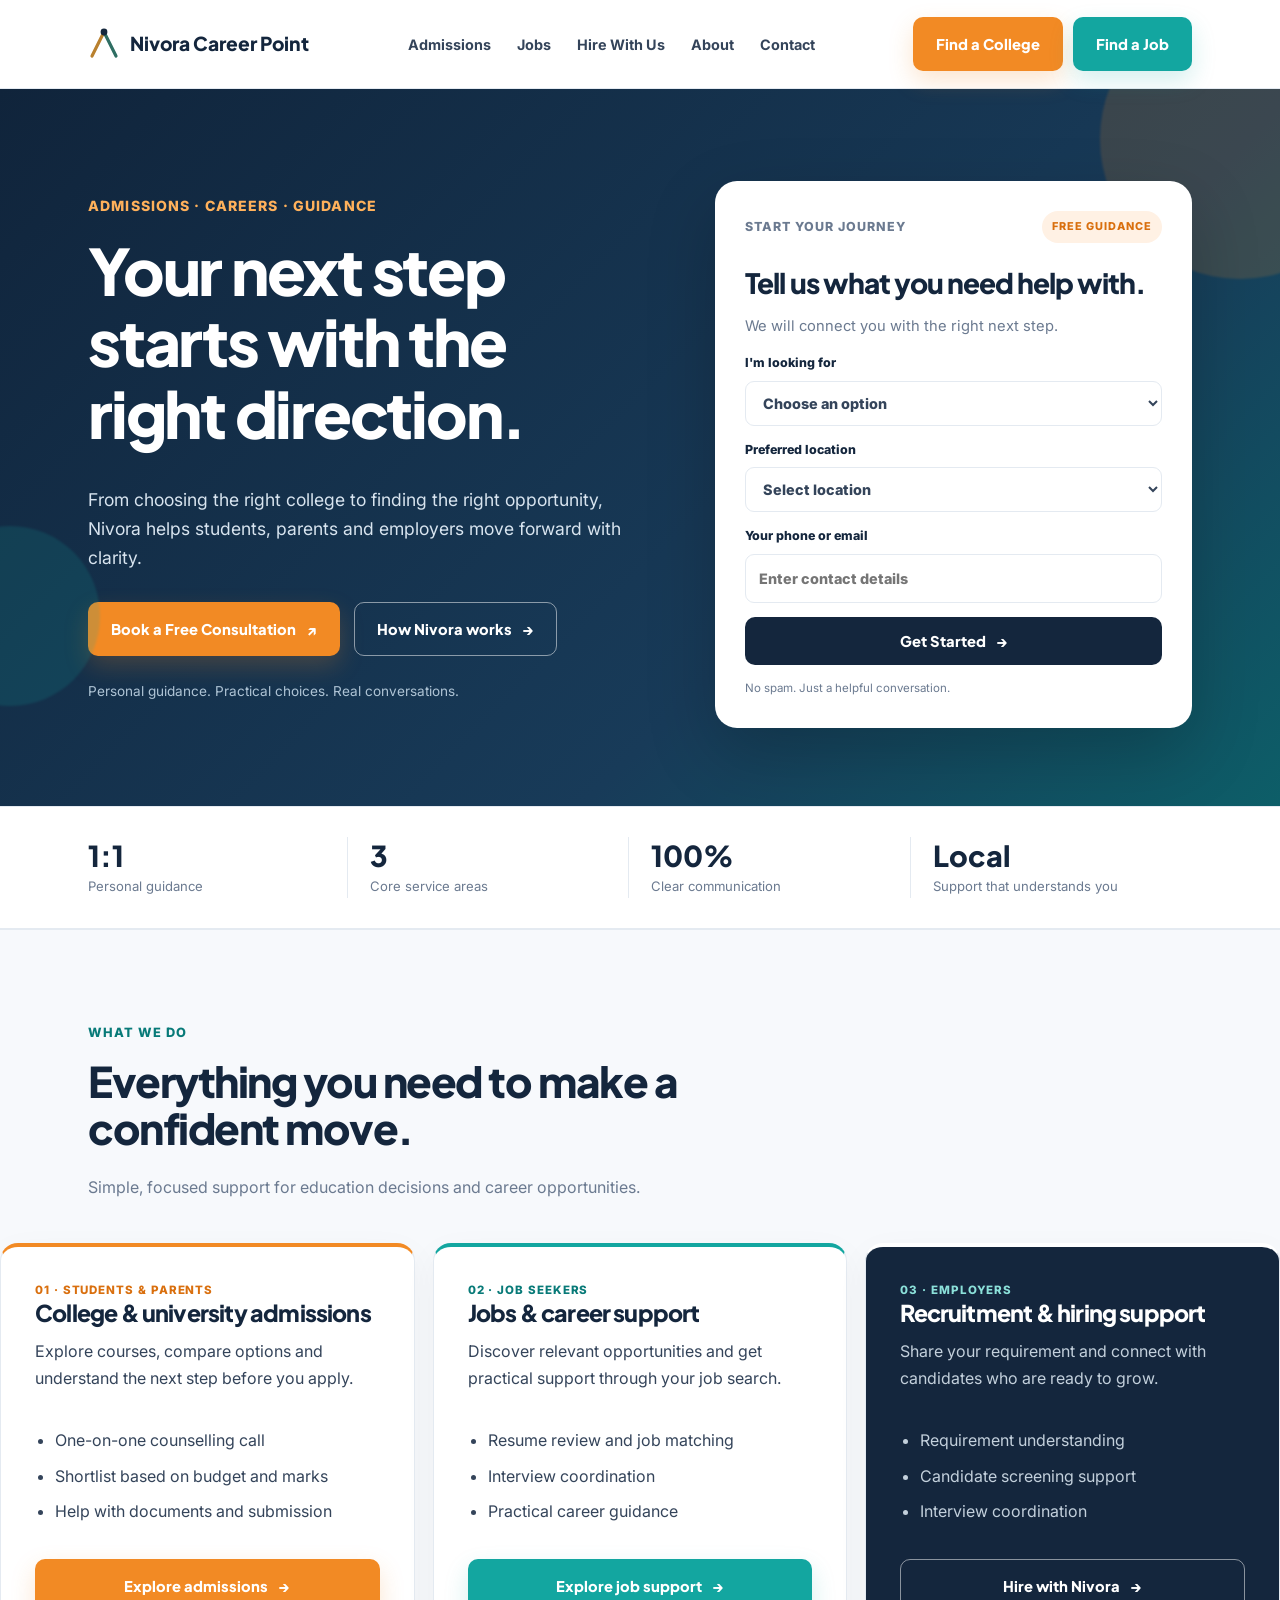
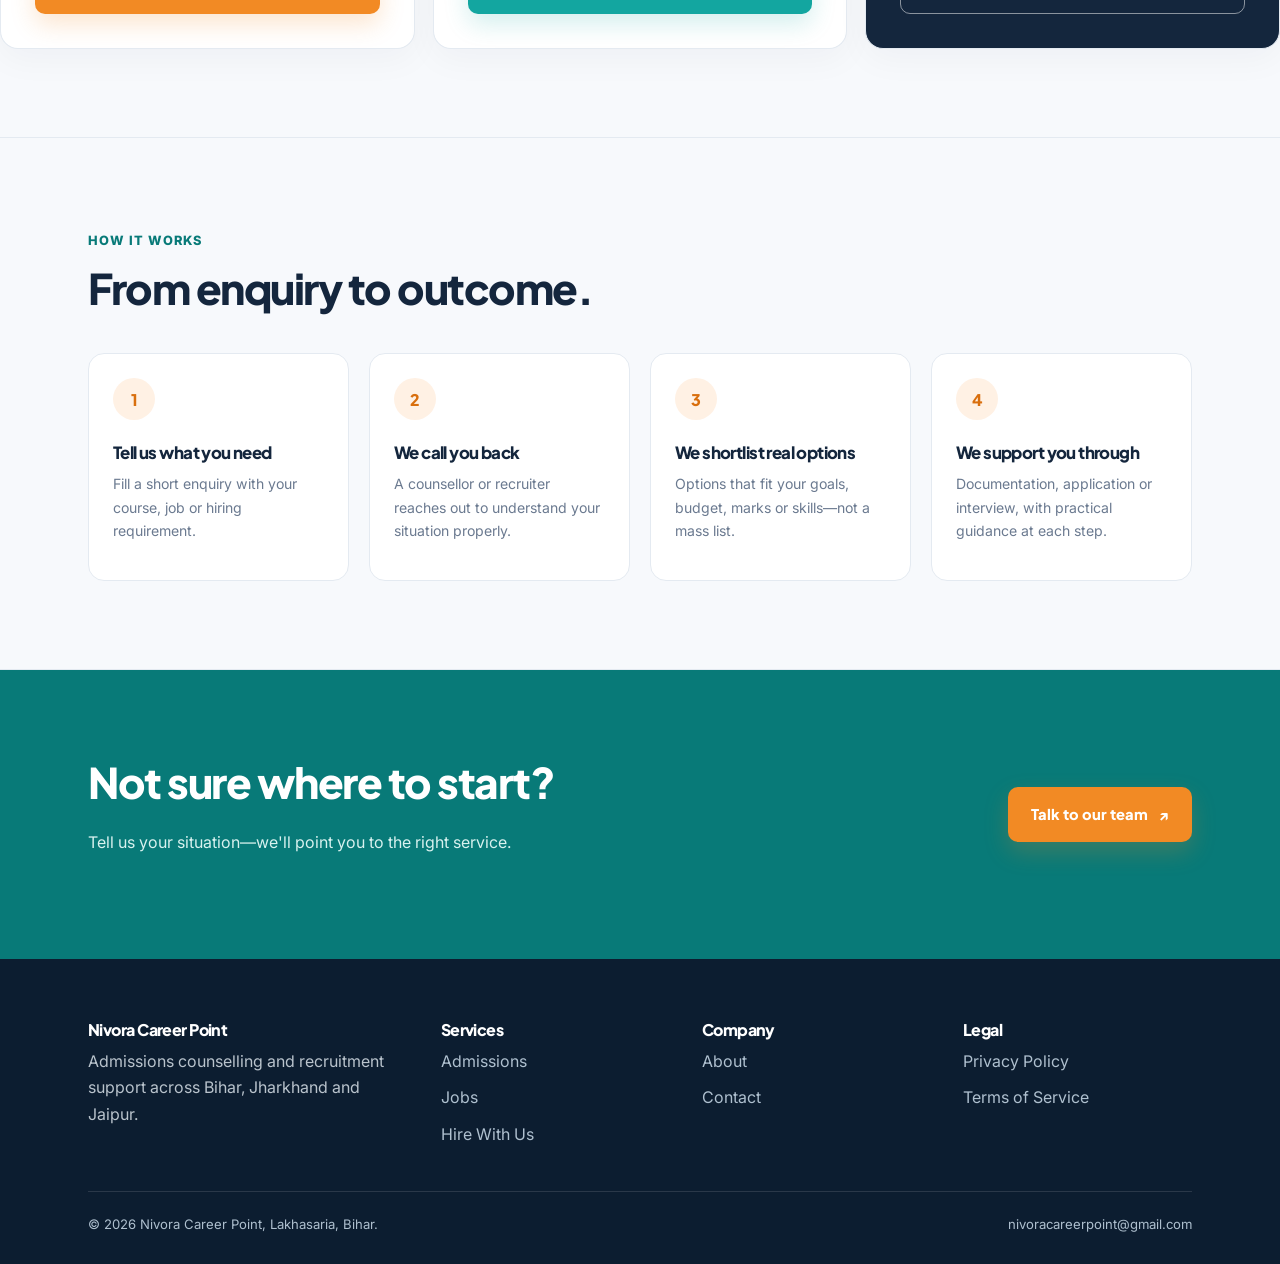
==== commit 078cc269: "Fix homepage form success redirect" ====
--- a/index.html
+++ b/index.html
@@ -5,25 +5,13 @@
 <meta name="viewport" content="width=device-width, initial-scale=1.0">
 <title>Nivora Career Point | Education & Career Guidance</title>
 <meta name="description" content="Nivora Career Point helps students choose the right college, course and career path, while connecting employers with talent.">
-<meta property="og:title" content="Nivora Career Point">
-<meta property="og:description" content="Clear guidance for admissions, careers and recruitment.">
-<meta property="og:type" content="website">
-<link rel="canonical" href="https://nivoracareerpoint.com/">
-<link rel="preconnect" href="https://fonts.googleapis.com">
-<link rel="preconnect" href="https://fonts.gstatic.com" crossorigin>
-<link href="https://fonts.googleapis.com/css2?family=Inter:wght@400;500;600;700;800&family=Plus+Jakarta+Sans:wght@600;700;800&display=swap" rel="stylesheet">
-<link rel="stylesheet" href="css/style.css">
+<meta property="og:title" content="Nivora Career Point"><meta property="og:description" content="Clear guidance for admissions, careers and recruitment."><meta property="og:type" content="website">
+<link rel="canonical" href="https://nivoracareerpoint.com/"><link rel="preconnect" href="https://fonts.googleapis.com"><link rel="preconnect" href="https://fonts.gstatic.com" crossorigin><link href="https://fonts.googleapis.com/css2?family=Inter:wght@400;500;600;700;800&family=Plus+Jakarta+Sans:wght@600;700;800&display=swap" rel="stylesheet"><link rel="stylesheet" href="css/style.css">
 </head>
 <body>
 <header class="site"><nav class="nav"><a href="index.html" class="brand"><svg class="mark" viewBox="0 0 32 32" fill="none" xmlns="http://www.w3.org/2000/svg"><path d="M16 4L4 28" stroke="#B9812F" stroke-width="3.2" stroke-linecap="round"/><path d="M16 4L28 28" stroke="#2F6E63" stroke-width="3.2" stroke-linecap="round"/><circle cx="16" cy="4" r="3.4" fill="#16283D"/></svg>Nivora Career Point</a><ul class="nav-links"><li><a href="admissions.html">Admissions</a></li><li><a href="jobs.html">Jobs</a></li><li><a href="employers.html">Hire With Us</a></li><li><a href="about.html">About</a></li><li><a href="contact.html">Contact</a></li></ul><div class="nav-cta"><a href="admissions.html" class="btn btn-amber">Find a College</a><a href="jobs.html" class="btn btn-teal">Find a Job</a></div><button class="nav-toggle" aria-label="Menu"><span></span><span></span><span></span></button></nav></header>
-<main>
-<section class="hero"><div class="wrap hero-grid"><div class="hero-copy"><span class="eyebrow-free-tag">Admissions · Careers · Guidance</span><h1>Your next step starts with the right direction.</h1><p class="lead">From choosing the right college to finding the right opportunity, Nivora helps students, parents and employers move forward with clarity.</p><div class="hero-actions"><a href="contact.html" class="btn btn-amber">Book a Free Consultation <span>↗</span></a><a href="about.html" class="btn btn-outline-light">How Nivora works <span>→</span></a></div><p class="hero-note">Personal guidance. Practical choices. Real conversations.</p></div><div class="hero-panel"><div class="panel-top"><span>Start your journey</span><span class="panel-badge">Free guidance</span></div><h2>Tell us what you need help with.</h2><p>We will connect you with the right next step.</p><form name="quick-enquiry" method="POST" data-netlify="true" netlify-honeypot="bot-field"><input type="hidden" name="form-name" value="quick-enquiry"><p class="hidden-field"><label>Don't fill this out: <input name="bot-field"></label></p><label>I'm looking for<select name="interest" required><option value="">Choose an option</option><option>College admission guidance</option><option>Job opportunities</option><option>Employer hiring support</option></select></label><label>Preferred location<select name="location" required><option value="">Select location</option><option>Bihar</option><option>Jharkhand</option><option>Jaipur</option><option>Other</option></select></label><label>Your phone or email<input type="text" name="contact" placeholder="Enter contact details" required></label><button class="btn btn-dark" type="submit">Get Started <span>→</span></button></form><small>No spam. Just a helpful conversation.</small></div></div><div class="hero-orb orb-one"></div><div class="hero-orb orb-two"></div></section>
+<main><section class="hero"><div class="wrap hero-grid"><div class="hero-copy"><span class="eyebrow-free-tag">Admissions · Careers · Guidance</span><h1>Your next step starts with the right direction.</h1><p class="lead">From choosing the right college to finding the right opportunity, Nivora helps students, parents and employers move forward with clarity.</p><div class="hero-actions"><a href="contact.html" class="btn btn-amber">Book a Free Consultation <span>↗</span></a><a href="about.html" class="btn btn-outline-light">How Nivora works <span>→</span></a></div><p class="hero-note">Personal guidance. Practical choices. Real conversations.</p></div><div class="hero-panel"><div class="panel-top"><span>Start your journey</span><span class="panel-badge">Free guidance</span></div><h2>Tell us what you need help with.</h2><p>We will connect you with the right next step.</p><form name="quick-enquiry" method="POST" action="/success.html" data-netlify="true" netlify-honeypot="bot-field"><input type="hidden" name="form-name" value="quick-enquiry"><p class="hidden-field"><label>Don't fill this out: <input name="bot-field"></label></p><label>I'm looking for<select name="interest" required><option value="">Choose an option</option><option>College admission guidance</option><option>Job opportunities</option><option>Employer hiring support</option></select></label><label>Preferred location<select name="location" required><option value="">Select location</option><option>Bihar</option><option>Jharkhand</option><option>Jaipur</option><option>Other</option></select></label><label>Your phone or email<input type="text" name="contact" placeholder="Enter contact details" required></label><button class="btn btn-dark" type="submit">Get Started <span>→</span></button></form><small>No spam. Just a helpful conversation.</small></div></div><div class="hero-orb orb-one"></div><div class="hero-orb orb-two"></div></section>
 <section class="trust-strip"><div class="wrap trust-grid"><div><strong>1:1</strong><span>Personal guidance</span></div><div><strong>3</strong><span>Core service areas</span></div><div><strong>100%</strong><span>Clear communication</span></div><div><strong>Local</strong><span>Support that understands you</span></div></div></section>
 <section><div class="wrap"><div class="section-head"><span class="kicker">What we do</span><h2>Everything you need to make a confident move.</h2><p>Simple, focused support for education decisions and career opportunities.</p></div></div><div class="paths service-paths"><div class="path-card amber"><span class="tag">01 · STUDENTS & PARENTS</span><h3>College & university admissions</h3><p>Explore courses, compare options and understand the next step before you apply.</p><ul><li>One-on-one counselling call</li><li>Shortlist based on budget and marks</li><li>Help with documents and submission</li></ul><a href="admissions.html" class="btn btn-amber">Explore admissions <span>→</span></a></div><div class="path-card teal"><span class="tag">02 · JOB SEEKERS</span><h3>Jobs & career support</h3><p>Discover relevant opportunities and get practical support through your job search.</p><ul><li>Resume review and job matching</li><li>Interview coordination</li><li>Practical career guidance</li></ul><a href="jobs.html" class="btn btn-teal">Explore job support <span>→</span></a></div><div class="path-card dark"><span class="tag">03 · EMPLOYERS</span><h3>Recruitment & hiring support</h3><p>Share your requirement and connect with candidates who are ready to grow.</p><ul><li>Requirement understanding</li><li>Candidate screening support</li><li>Interview coordination</li></ul><a href="employers.html" class="btn btn-outline-light">Hire with Nivora <span>→</span></a></div></div></section>
-<section><div class="wrap"><div class="section-head"><span class="kicker">How it works</span><h2>From enquiry to outcome.</h2></div><div class="steps"><div class="step"><div class="num">1</div><div><h3>Tell us what you need</h3><p>Fill a short enquiry with your course, job or hiring requirement.</p></div></div><div class="step"><div class="num">2</div><div><h3>We call you back</h3><p>A counsellor or recruiter reaches out to understand your situation properly.</p></div></div><div class="step"><div class="num">3</div><div><h3>We shortlist real options</h3><p>Options that fit your goals, budget, marks or skills—not a mass list.</p></div></div><div class="step"><div class="num">4</div><div><h3>We support you through</h3><p>Documentation, application or interview, with practical guidance at each step.</p></div></div></div></div></section>
-<section class="cta-band"><div class="wrap"><div><h2>Not sure where to start?</h2><p>Tell us your situation—we'll point you to the right service.</p></div><a href="contact.html" class="btn btn-amber">Talk to our team <span>↗</span></a></div></section>
-</main>
-<footer class="site"><div class="wrap"><div class="footer-grid"><div><h4>Nivora Career Point</h4><p style="color:#B9C3CC">Admissions counselling and recruitment support across Bihar, Jharkhand and Jaipur.</p></div><div><h4>Services</h4><ul><li><a href="admissions.html">Admissions</a></li><li><a href="jobs.html">Jobs</a></li><li><a href="employers.html">Hire With Us</a></li></ul></div><div><h4>Company</h4><ul><li><a href="about.html">About</a></li><li><a href="contact.html">Contact</a></li></ul></div><div><h4>Legal</h4><ul><li><a href="privacy.html">Privacy Policy</a></li><li><a href="terms.html">Terms of Service</a></li></ul></div></div><div class="footer-bottom"><span>© 2026 Nivora Career Point, Lakhasaria, Bihar.</span><span>nivoracareerpoint@gmail.com</span></div></div></footer>
-<script src="js/main.js"></script>
-</body>
-</html>+<section><div class="wrap"><div class="section-head"><span class="kicker">How it works</span><h2>From enquiry to outcome.</h2></div><div class="steps"><div class="step"><div class="num">1</div><div><h3>Tell us what you need</h3><p>Fill a short enquiry with your course, job or hiring requirement.</p></div></div><div class="step"><div class="num">2</div><div><h3>We call you back</h3><p>A counsellor or recruiter reaches out to understand your situation properly.</p></div></div><div class="step"><div class="num">3</div><div><h3>We shortlist real options</h3><p>Options that fit your goals, budget, marks or skills—not a mass list.</p></div></div><div class="step"><div class="num">4</div><div><h3>We support you through</h3><p>Documentation, application or interview, with practical guidance at each step.</p></div></div></div></div></section><section class="cta-band"><div class="wrap"><div><h2>Not sure where to start?</h2><p>Tell us your situation—we'll point you to the right service.</p></div><a href="contact.html" class="btn btn-amber">Talk to our team <span>↗</span></a></div></section></main>
+<footer class="site"><div class="wrap"><div class="footer-grid"><div><h4>Nivora Career Point</h4><p style="color:#B9C3CC">Admissions counselling and recruitment support across Bihar, Jharkhand and Jaipur.</p></div><div><h4>Services</h4><ul><li><a href="admissions.html">Admissions</a></li><li><a href="jobs.html">Jobs</a></li><li><a href="employers.html">Hire With Us</a></li></ul></div><div><h4>Company</h4><ul><li><a href="about.html">About</a></li><li><a href="contact.html">Contact</a></li></ul></div><div><h4>Legal</h4><ul><li><a href="privacy.html">Privacy Policy</a></li><li><a href="terms.html">Terms of Service</a></li></ul></div></div><div class="footer-bottom"><span>© 2026 Nivora Career Point, Lakhasaria, Bihar.</span><span>nivoracareerpoint@gmail.com</span></div></div></footer><script src="js/main.js"></script></body></html>
--- a/css/style.css
+++ b/css/style.css
@@ -1,146 +1,18 @@
 /* ========================================================================== 
    NIVORA CAREER POINT — Design tokens
-   Concept: two paths (Education / Career) that both lead through Nivora.
-   Amber = Admissions & Education. Teal = Jobs & Recruitment.
-   Cool paper background + geometric sans, no serif/cream/terracotta cliché.
    ========================================================================== */
 
-:root{
-  --ink:        #16283D;
-  --ink-soft:   #2C3B4E;
-  --paper:      #F2F4F0;
-  --paper-raised:#FFFFFF;
-  --line:       #D8DCD4;
-  --amber:      #B9812F;
-  --amber-dark: #8C611F;
-  --amber-tint: #F3E7D2;
-  --teal:       #2F6E63;
-  --teal-dark:  #1F4A43;
-  --teal-tint:  #DCEAE6;
-  --muted:      #5C6B63;
-  --font-display: 'Space Grotesk', 'Segoe UI', sans-serif;
-  --font-body:    'Inter', 'Segoe UI', sans-serif;
-  --max: 1120px;
-  --radius: 3px;
-}
-
-*,*::before,*::after{ box-sizing:border-box; }
-html{ scroll-behavior:smooth; }
-body{ margin:0; font-family:var(--font-body); color:var(--ink-soft); background:var(--paper); line-height:1.6; -webkit-font-smoothing:antialiased; }
-h1,h2,h3,h4{ font-family:var(--font-display); color:var(--ink); line-height:1.15; margin:0 0 0.5em; font-weight:600; letter-spacing:-0.01em; }
-h1{ font-size:clamp(2.1rem, 4.5vw, 3.4rem); }
-h2{ font-size:clamp(1.6rem, 3vw, 2.2rem); }
-h3{ font-size:1.25rem; }
-p{ margin:0 0 1em; max-width:62ch; }
-a{ color:var(--teal-dark); }
-img{ max-width:100%; display:block; }
-.wrap{ max-width:var(--max); margin:0 auto; padding:0 24px; }
-section{ padding:72px 0; }
-section + section{ border-top:1px solid var(--line); }
-
-.btn{ display:inline-flex; align-items:center; gap:8px; font-family:var(--font-display); font-weight:600; font-size:0.95rem; padding:13px 26px; border-radius:var(--radius); border:1.5px solid transparent; text-decoration:none; cursor:pointer; transition:transform .15s ease, background .15s ease, border-color .15s ease, box-shadow .15s ease; }
-.btn:active{ transform:translateY(1px); }
-.btn:hover{ transform:translateY(-2px); }
-.btn-amber{ background:var(--amber); color:#fff; box-shadow:0 8px 18px rgba(185,129,47,.18); }
-.btn-amber:hover{ background:var(--amber-dark); box-shadow:0 10px 22px rgba(185,129,47,.24); }
-.btn-teal{ background:var(--teal); color:#fff; box-shadow:0 8px 18px rgba(47,110,99,.18); }
-.btn-teal:hover{ background:var(--teal-dark); box-shadow:0 10px 22px rgba(47,110,99,.24); }
-.btn-outline{ background:transparent; border-color:var(--ink); color:var(--ink); }
-.btn-outline:hover{ background:var(--ink); color:#fff; }
-.btn-outline-light{ background:transparent; border-color:rgba(255,255,255,.55); color:#fff; }
-.btn-outline-light:hover{ background:rgba(255,255,255,.12); }
-
-header.site{ position:sticky; top:0; z-index:50; background:rgba(242,244,240,0.94); backdrop-filter:saturate(140%) blur(10px); border-bottom:1px solid rgba(216,220,212,.85); }
-.nav{ display:flex; align-items:center; justify-content:space-between; padding:16px 24px; max-width:var(--max); margin:0 auto; }
-.brand{ font-family:var(--font-display); font-weight:700; font-size:1.25rem; color:var(--ink); text-decoration:none; display:flex; align-items:center; gap:10px; }
-.brand .mark{ width:30px; height:30px; flex:none; }
-.nav-links{ display:flex; gap:28px; list-style:none; margin:0; padding:0; align-items:center; }
-.nav-links a{ color:var(--ink-soft); text-decoration:none; font-size:0.96rem; font-weight:500; padding:7px 0; border-bottom:2px solid transparent; transition:color .15s ease, border-color .15s ease; }
-.nav-links a:hover, .nav-links a.active{ color:var(--ink); border-color:var(--amber); }
-.nav-cta{ display:flex; gap:10px; }
-.nav-toggle{ display:none; background:none; border:none; cursor:pointer; padding:6px; }
-.nav-toggle span{ display:block; width:24px; height:2px; background:var(--ink); margin:5px 0; }
-
-@media (max-width: 860px){
-  .nav-links{ position:absolute; top:100%; left:0; right:0; background:var(--paper-raised); flex-direction:column; align-items:flex-start; padding:20px 24px; gap:16px; border-bottom:1px solid var(--line); display:none; box-shadow:0 14px 28px rgba(22,40,61,.08); }
-  .nav-links.open{ display:flex; }
-  .nav-cta{ display:none; }
-  .nav-toggle{ display:block; }
-}
-
-.hero{ position:relative; background:var(--ink); color:#fff; padding:88px 0 0; overflow:hidden; }
-.hero .wrap{ display:grid; grid-template-columns:1.1fr 0.9fr; gap:48px; align-items:center; padding-bottom:64px; }
-.hero h1{ color:#fff; }
-.hero .eyebrow-free-tag{ color:var(--amber); font-weight:600; margin-bottom:14px; display:block; font-size:1.02rem; }
-.hero p.lead{ color:#D9DFE6; font-size:1.12rem; max-width:46ch; }
-.hero-actions{ display:flex; gap:14px; margin-top:28px; flex-wrap:wrap; }
-.hero-svg{ width:100%; height:auto; }
-.hero-strip{ display:grid; grid-template-columns:1fr 1fr; }
-.hero-strip a{ padding:18px 24px; text-decoration:none; font-family:var(--font-display); font-weight:600; display:flex; align-items:center; justify-content:space-between; color:#fff; }
-.hero-strip .to-amber{ background:var(--amber-dark); }
-.hero-strip .to-teal{ background:var(--teal-dark); }
-.hero-strip a:hover{ filter:brightness(1.12); }
-@media (max-width: 860px){ .hero .wrap{ grid-template-columns:1fr; padding-bottom:40px; } }
-
-.paths{ display:grid; grid-template-columns:1fr 1fr; gap:1px; background:var(--line); }
-.path-card{ background:var(--paper-raised); padding:44px 40px; }
-.path-card.amber{ border-top:4px solid var(--amber); }
-.path-card.teal{ border-top:4px solid var(--teal); }
-.path-card h3{ font-size:1.5rem; }
-.path-card .tag{ font-size:0.85rem; font-weight:600; }
-.path-card.amber .tag{ color:var(--amber-dark); }
-.path-card.teal .tag{ color:var(--teal-dark); }
-.path-card ul{ padding-left:20px; margin:18px 0; }
-.path-card li{ margin-bottom:8px; }
-@media (max-width: 720px){ .paths{ grid-template-columns:1fr; } }
-
-.section-head{ max-width:640px; margin-bottom:40px; }
-.section-head .kicker{ color:var(--teal-dark); font-weight:600; font-size:0.92rem; }
-.grid-3{ display:grid; grid-template-columns:repeat(3,1fr); gap:32px; }
-.grid-2{ display:grid; grid-template-columns:1fr 1fr; gap:40px; }
-@media (max-width: 860px){ .grid-3{ grid-template-columns:1fr 1fr; } .grid-2{ grid-template-columns:1fr; } }
-@media (max-width: 600px){ .grid-3{ grid-template-columns:1fr; } }
-.card{ background:var(--paper-raised); border:1px solid var(--line); padding:28px; border-radius:var(--radius); transition:transform .18s ease, box-shadow .18s ease, border-color .18s ease; }
-.card:hover{ transform:translateY(-4px); box-shadow:0 16px 34px rgba(22,40,61,.08); border-color:#C8CEC4; }
-.steps{ counter-reset:step; display:flex; flex-direction:column; gap:0; margin-top:32px; }
-.step{ display:grid; grid-template-columns:56px 1fr; gap:20px; padding:22px 0; border-top:1px solid var(--line); }
-.step:first-child{ border-top:none; }
-.step .num{ counter-increment:step; font-family:var(--font-display); font-weight:700; font-size:1.4rem; color:var(--amber-dark); }
-.step.teal .num{ color:var(--teal-dark); }
-.trust-strip{ background:var(--ink); color:#fff; padding:20px 0; }
-.trust-strip .wrap{ display:flex; flex-wrap:wrap; gap:32px; justify-content:space-between; align-items:center; font-size:0.92rem; color:#C9D2DA; }
-.cta-band{ background:var(--teal-dark); color:#fff; text-align:left; }
-.cta-band h2{ color:#fff; }
-.cta-band .wrap{ display:flex; justify-content:space-between; align-items:center; gap:24px; flex-wrap:wrap; }
-.cta-band p{ color:#D8E7E3; }
-
-.form-panel{ background:var(--paper-raised); border:1px solid var(--line); padding:36px; border-radius:var(--radius); box-shadow:0 12px 32px rgba(22,40,61,.04); }
-.form-row{ display:grid; grid-template-columns:1fr 1fr; gap:16px; }
-@media (max-width:600px){ .form-row{ grid-template-columns:1fr; } }
-.field{ margin-bottom:18px; }
-.field label{ display:block; font-weight:600; font-size:0.9rem; color:var(--ink); margin-bottom:6px; }
-.field input, .field select, .field textarea{ width:100%; padding:12px 14px; font-family:var(--font-body); font-size:0.98rem; border:1.5px solid var(--line); border-radius:var(--radius); background:#fff; color:var(--ink-soft); }
-.field input:focus, .field select:focus, .field textarea:focus{ outline:none; border-color:var(--teal); box-shadow:0 0 0 3px rgba(47,110,99,.1); }
-.field small{ color:var(--muted); }
-.consent{ display:flex; gap:10px; align-items:flex-start; font-size:0.88rem; color:var(--muted); }
-.consent input{ margin-top:4px; }
-.form-success{ display:none; padding:16px 18px; background:var(--teal-tint); color:var(--teal-dark); border-radius:var(--radius); margin-bottom:20px; font-weight:600; }
-
-footer.site{ background:var(--ink); color:#B9C3CC; padding:56px 0 28px; }
-footer.site h4{ color:#fff; font-size:1rem; }
-footer.site a{ color:#B9C3CC; text-decoration:none; }
-footer.site a:hover{ color:#fff; }
-.footer-grid{ display:grid; grid-template-columns:1.4fr 1fr 1fr 1fr; gap:32px; }
-.footer-grid ul{ list-style:none; padding:0; margin:0; display:flex; flex-direction:column; gap:10px; }
-.footer-bottom{ margin-top:44px; padding-top:22px; border-top:1px solid rgba(255,255,255,.12); display:flex; justify-content:space-between; flex-wrap:wrap; gap:12px; font-size:0.85rem; }
-@media (max-width:860px){ .footer-grid{ grid-template-columns:1fr 1fr; } }
-@media (max-width:560px){ .footer-grid{ grid-template-columns:1fr; } }
-
-.page-hero{ background:var(--ink); color:#fff; padding:64px 0 48px; }
-.page-hero h1{ color:#fff; margin-bottom:10px; }
-.page-hero p{ color:#D9DFE6; }
-.page-hero.amber-edge{ border-bottom:4px solid var(--amber); }
-.page-hero.teal-edge{ border-bottom:4px solid var(--teal); }
-.note-box{ background:var(--amber-tint); border-left:4px solid var(--amber); padding:16px 20px; border-radius:var(--radius); color:var(--ink-soft); font-size:0.95rem; }
-.note-box.teal{ background:var(--teal-tint); border-left-color:var(--teal); }
-@media (prefers-reduced-motion: reduce){ html{ scroll-behavior:auto; } .btn,.card{ transition:none; } }
+:root{--ink:#14263D;--ink-soft:#34445A;--paper:#F7F9FC;--paper-raised:#fff;--line:#E4EAF1;--amber:#F28A24;--amber-dark:#D96F0E;--amber-tint:#FFF1E4;--teal:#13A6A0;--teal-dark:#087A78;--teal-tint:#E3F7F5;--muted:#6B7A90;--font-display:'Plus Jakarta Sans','Inter',sans-serif;--font-body:'Inter','Segoe UI',sans-serif;--max:1160px;--radius:16px}
+*,*::before,*::after{box-sizing:border-box}html{scroll-behavior:smooth}body{margin:0;font-family:var(--font-body);color:var(--ink-soft);background:var(--paper);line-height:1.65;-webkit-font-smoothing:antialiased}h1,h2,h3,h4{font-family:var(--font-display);color:var(--ink);line-height:1.12;margin:0 0 .55em;font-weight:800;letter-spacing:-.035em}h1{font-size:clamp(2.45rem,5vw,4.8rem)}h2{font-size:clamp(1.9rem,3.3vw,3rem)}h3{font-size:1.3rem}p{margin:0 0 1em;max-width:65ch}a{color:var(--teal-dark)}img{max-width:100%;display:block}.wrap{max-width:var(--max);margin:0 auto;padding:0 28px}section{padding:88px 0}section+section{border-top:1px solid var(--line)}
+.btn{display:inline-flex;align-items:center;justify-content:center;gap:10px;font-family:var(--font-display);font-weight:800;font-size:.92rem;padding:14px 22px;border-radius:10px;border:1px solid transparent;text-decoration:none;cursor:pointer;transition:transform .18s,box-shadow .18s,background .18s}.btn:hover{transform:translateY(-2px)}.btn-amber{background:var(--amber);color:#fff;box-shadow:0 10px 24px rgba(242,138,36,.22)}.btn-amber:hover{background:var(--amber-dark)}.btn-teal{background:var(--teal);color:#fff;box-shadow:0 10px 24px rgba(19,166,160,.18)}.btn-teal:hover{background:var(--teal-dark)}.btn-outline-light{background:transparent;border-color:rgba(255,255,255,.5);color:#fff}.btn-outline-light:hover{background:rgba(255,255,255,.12)}.btn-dark{background:var(--ink);color:#fff}.btn-dark:hover{background:#0B1B2D}.hero-panel .btn{width:100%}
+header.site{position:sticky;top:0;z-index:50;background:rgba(255,255,255,.92);backdrop-filter:blur(16px);border-bottom:1px solid var(--line)}.nav{display:flex;align-items:center;justify-content:space-between;padding:17px 28px;max-width:var(--max);margin:0 auto}.brand{font-family:var(--font-display);font-weight:800;font-size:1.2rem;color:var(--ink);text-decoration:none;display:flex;align-items:center;gap:10px}.brand .mark{width:32px;height:32px}.nav-links{display:flex;gap:26px;list-style:none;margin:0;padding:0;align-items:center}.nav-links a{color:var(--ink-soft);text-decoration:none;font-size:.9rem;font-weight:700;padding:7px 0;border-bottom:2px solid transparent}.nav-links a:hover{color:var(--ink);border-color:var(--amber)}.nav-cta{display:flex;gap:10px}.nav-toggle{display:none;background:none;border:0;cursor:pointer;padding:6px}.nav-toggle span{display:block;width:24px;height:2px;background:var(--ink);margin:5px 0}
+.hero{position:relative;background:linear-gradient(135deg,#10243B 0%,#183B59 65%,#0D5E68 100%);color:#fff;padding:92px 0 0;overflow:hidden}.hero .wrap{display:grid;grid-template-columns:1.08fr .92fr;gap:68px;align-items:center;padding-bottom:78px}.hero h1{color:#fff;max-width:11ch}.hero .eyebrow-free-tag{color:#FFB15B;font-weight:800;margin-bottom:18px;display:block;font-size:.88rem;letter-spacing:.08em;text-transform:uppercase}.hero p.lead{color:#D8E4EF;font-size:1.1rem;max-width:55ch}.hero-actions{display:flex;gap:14px;margin-top:30px;flex-wrap:wrap}.hero-note{color:#AFC4D5;font-size:.85rem;margin-top:24px}.hero-panel{background:#fff;color:var(--ink);border-radius:22px;padding:30px;box-shadow:0 25px 70px rgba(0,0,0,.2);position:relative;z-index:2}.panel-top{display:flex;justify-content:space-between;gap:12px;align-items:center;font-size:.78rem;font-weight:800;text-transform:uppercase;letter-spacing:.08em;color:var(--muted)}.panel-badge{background:var(--amber-tint);color:var(--amber-dark);padding:7px 10px;border-radius:999px;font-size:.68rem}.hero-panel h2{font-size:1.75rem;margin-top:24px}.hero-panel p{font-size:.92rem;color:var(--muted)}.hero-panel form{display:grid;gap:14px}.hero-panel label{font-size:.78rem;font-weight:800;color:var(--ink)}.hero-panel input,.hero-panel select{display:block;width:100%;margin-top:7px;padding:12px 13px;border:1px solid var(--line);border-radius:9px;background:#fff;color:var(--ink-soft);font:inherit;font-size:.9rem}.hero-panel input:focus,.hero-panel select:focus{outline:3px solid rgba(19,166,160,.14);border-color:var(--teal)}.hero-panel small{display:block;color:var(--muted);font-size:.72rem;margin-top:14px}.hidden-field{display:none!important}.hero-orb{position:absolute;border-radius:50%;filter:blur(1px);opacity:.16}.orb-one{width:280px;height:280px;background:var(--amber);right:-100px;top:-90px}.orb-two{width:180px;height:180px;background:var(--teal);left:-80px;bottom:100px}.hero-strip{display:grid;grid-template-columns:1fr 1fr}.hero-strip a{padding:19px 28px;text-decoration:none;font-family:var(--font-display);font-weight:800;display:flex;align-items:center;justify-content:space-between;color:#fff}.hero-strip .to-amber{background:#C96D16}.hero-strip .to-teal{background:#087A78}.hero-strip a:hover{filter:brightness(1.08)}
+.trust-strip{background:#fff;color:var(--ink);padding:30px 0;border-bottom:1px solid var(--line)}.trust-grid{display:grid;grid-template-columns:repeat(4,1fr);gap:22px}.trust-grid div{display:flex;flex-direction:column;gap:3px;border-right:1px solid var(--line)}.trust-grid div:last-child{border:0}.trust-grid strong{font:800 1.8rem var(--font-display);color:var(--ink)}.trust-grid span{font-size:.82rem;color:var(--muted)}
+.section-head{max-width:680px;margin-bottom:42px}.section-head .kicker,.kicker{color:var(--teal-dark);font-weight:800;font-size:.8rem;letter-spacing:.08em;text-transform:uppercase}.section-head h2{margin-top:12px}.section-head p{color:var(--muted)}.paths{display:grid;grid-template-columns:repeat(3,1fr);gap:18px;background:transparent}.path-card{background:#fff;padding:34px;border:1px solid var(--line);border-radius:18px;box-shadow:0 10px 35px rgba(20,38,61,.04);transition:transform .2s,box-shadow .2s}.path-card:hover{transform:translateY(-6px);box-shadow:0 20px 45px rgba(20,38,61,.1)}.path-card.amber{border-top:4px solid var(--amber)}.path-card.teal{border-top:4px solid var(--teal)}.path-card.dark{background:var(--ink);border-top:4px solid #fff;color:#D8E4EF}.path-card.dark h3{color:#fff}.path-card.dark p,.path-card.dark li{color:#C3D0DC}.path-card h3{font-size:1.45rem}.path-card .tag{font-size:.72rem;font-weight:800;letter-spacing:.08em}.path-card.amber .tag{color:var(--amber-dark)}.path-card.teal .tag{color:var(--teal-dark)}.path-card.dark .tag{color:#8BE0D9}.path-card ul{padding-left:20px;margin:20px 0 26px}.path-card li{margin-bottom:9px}.path-card .btn{margin-top:auto}.service-paths{align-items:stretch}.service-paths .path-card{display:flex;flex-direction:column}
+.steps{counter-reset:step;display:grid;grid-template-columns:repeat(4,1fr);gap:20px;margin-top:32px}.step{padding:24px;background:#fff;border:1px solid var(--line);border-radius:16px}.step .num{counter-increment:step;width:42px;height:42px;border-radius:50%;display:grid;place-items:center;background:var(--amber-tint);color:var(--amber-dark);font:800 1rem var(--font-display);margin-bottom:24px}.step h3{font-size:1.05rem}.step p{font-size:.88rem;color:var(--muted)}.cta-band{background:var(--teal-dark);color:#fff}.cta-band h2{color:#fff}.cta-band .wrap{display:flex;justify-content:space-between;align-items:center;gap:24px;flex-wrap:wrap}.cta-band p{color:#D8F2EF}
+.form-panel{background:#fff;border:1px solid var(--line);padding:36px;border-radius:18px;box-shadow:0 15px 40px rgba(20,38,61,.06)}.form-row{display:grid;grid-template-columns:1fr 1fr;gap:16px}.field{margin-bottom:18px}.field label{display:block;font-weight:700;font-size:.9rem;color:var(--ink);margin-bottom:6px}.field input,.field select,.field textarea{width:100%;padding:12px 14px;font:inherit;border:1px solid var(--line);border-radius:9px;background:#fff;color:var(--ink-soft)}.field input:focus,.field select:focus,.field textarea:focus{outline:3px solid rgba(19,166,160,.12);border-color:var(--teal)}
+footer.site{background:#0C1D30;color:#AFC0CF;padding:62px 0 28px}footer.site h4{color:#fff;font-size:1rem}footer.site a{color:#AFC0CF;text-decoration:none}footer.site a:hover{color:#fff}.footer-grid{display:grid;grid-template-columns:1.4fr 1fr 1fr 1fr;gap:32px}.footer-grid ul{list-style:none;padding:0;margin:0;display:flex;flex-direction:column;gap:10px}.footer-bottom{margin-top:44px;padding-top:22px;border-top:1px solid rgba(255,255,255,.12);display:flex;justify-content:space-between;flex-wrap:wrap;gap:12px;font-size:.82rem}
+.page-hero{background:var(--ink);color:#fff;padding:64px 0 48px}.page-hero h1{color:#fff;margin-bottom:10px}.page-hero p{color:#D9E5EF}.note-box{background:var(--amber-tint);border-left:4px solid var(--amber);padding:16px 20px;border-radius:10px;color:var(--ink-soft)}
+@media(max-width:960px){.nav-links{gap:16px}.nav-cta .btn{padding:12px 14px}.hero .wrap{grid-template-columns:1fr;gap:40px}.hero h1{max-width:14ch}.paths{grid-template-columns:1fr 1fr}.steps{grid-template-columns:1fr 1fr}.footer-grid{grid-template-columns:1fr 1fr}}
+@media(max-width:720px){section{padding:64px 0}.nav{padding:15px 20px}.nav-links{position:absolute;top:100%;left:0;right:0;background:#fff;flex-direction:column;align-items:flex-start;padding:22px 24px;gap:16px;border-bottom:1px solid var(--line);display:none;box-shadow:0 14px 28px rgba(20,38,61,.08)}.nav-links.open{display:flex}.nav-cta{display:none}.nav-toggle{display:block}.hero{padding-top:64px}.hero .wrap{padding:0 22px 52px}.hero-panel{padding:24px}.hero-strip{grid-template-columns:1fr}.trust-grid{grid-template-columns:1fr 1fr;gap:18px}.trust-grid div:nth-child(2){border-right:0}.paths,.steps{grid-template-columns:1fr}.path-card{padding:28px}.form-row{grid-template-columns:1fr}.footer-grid{grid-template-columns:1fr}.wrap{padding:0 22px}}
+@media(prefers-reduced-motion:reduce){html{scroll-behavior:auto}.btn,.card,.path-card{transition:none}}
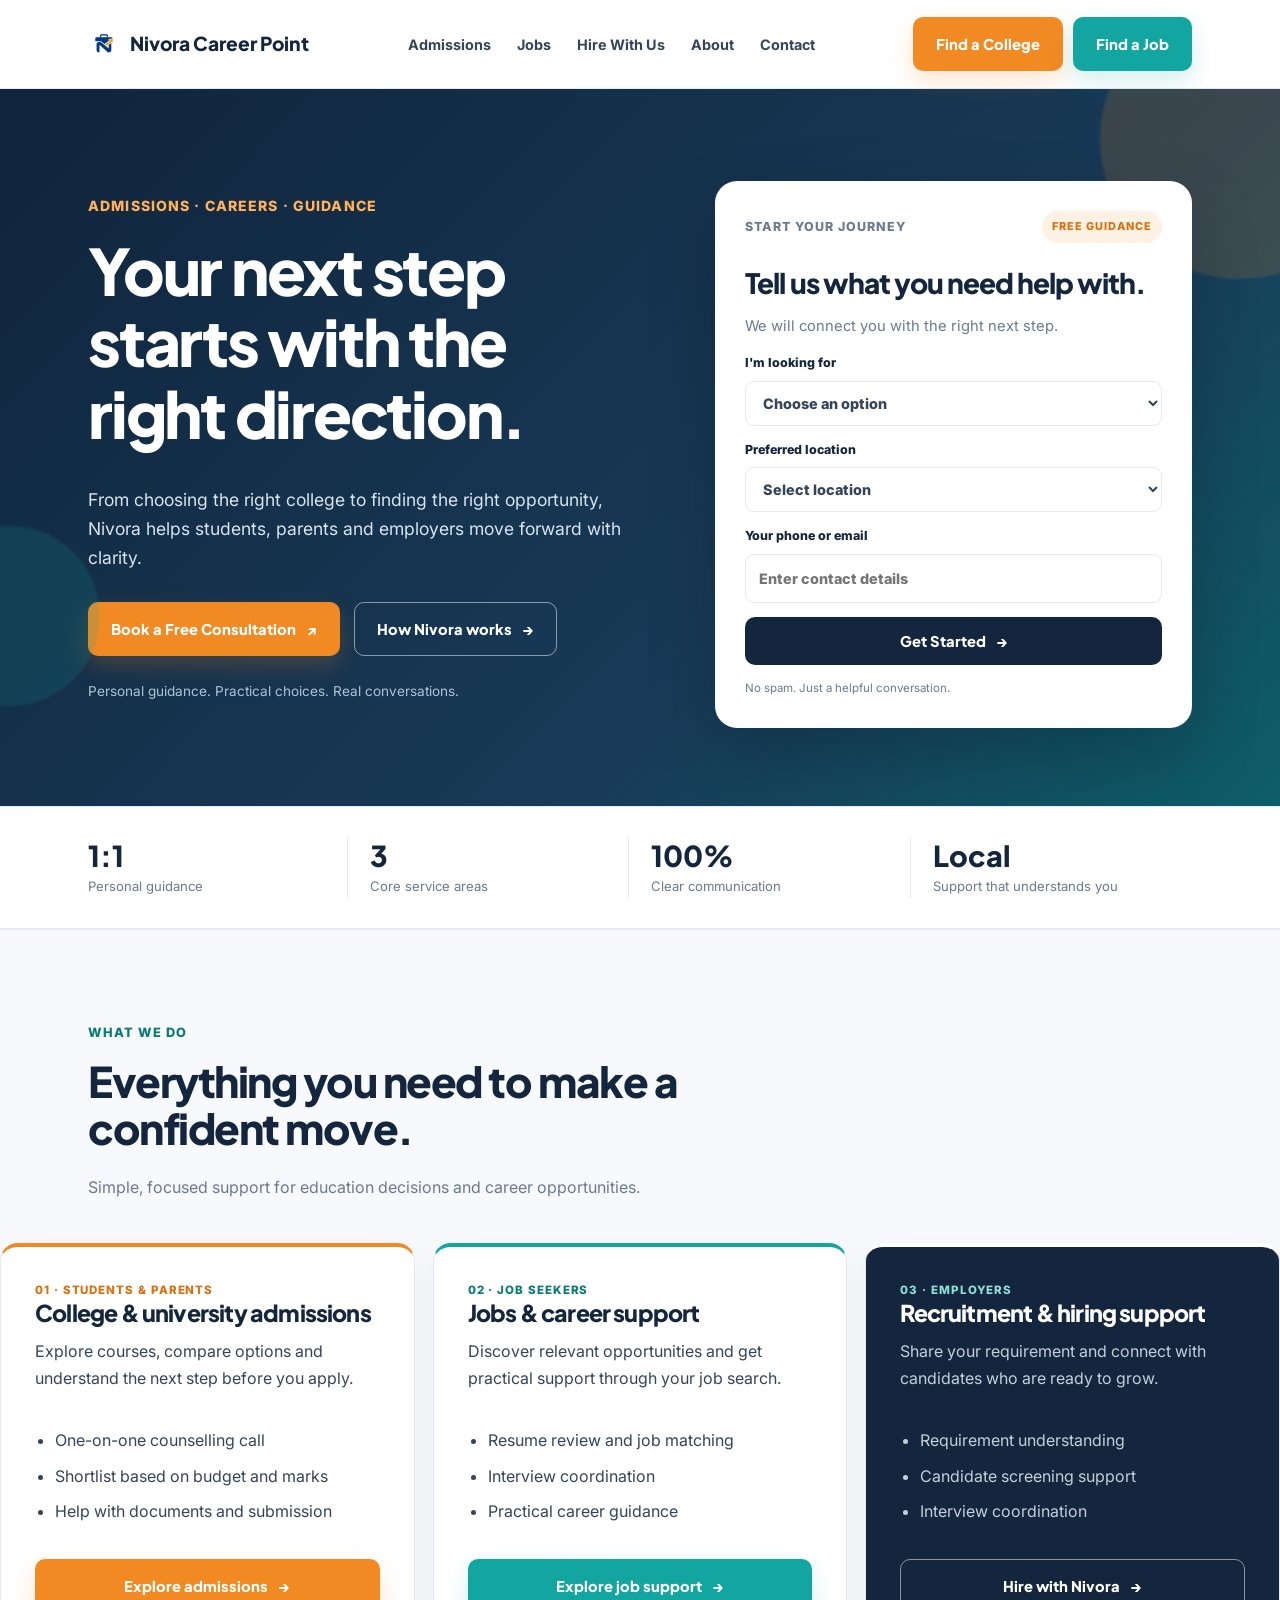
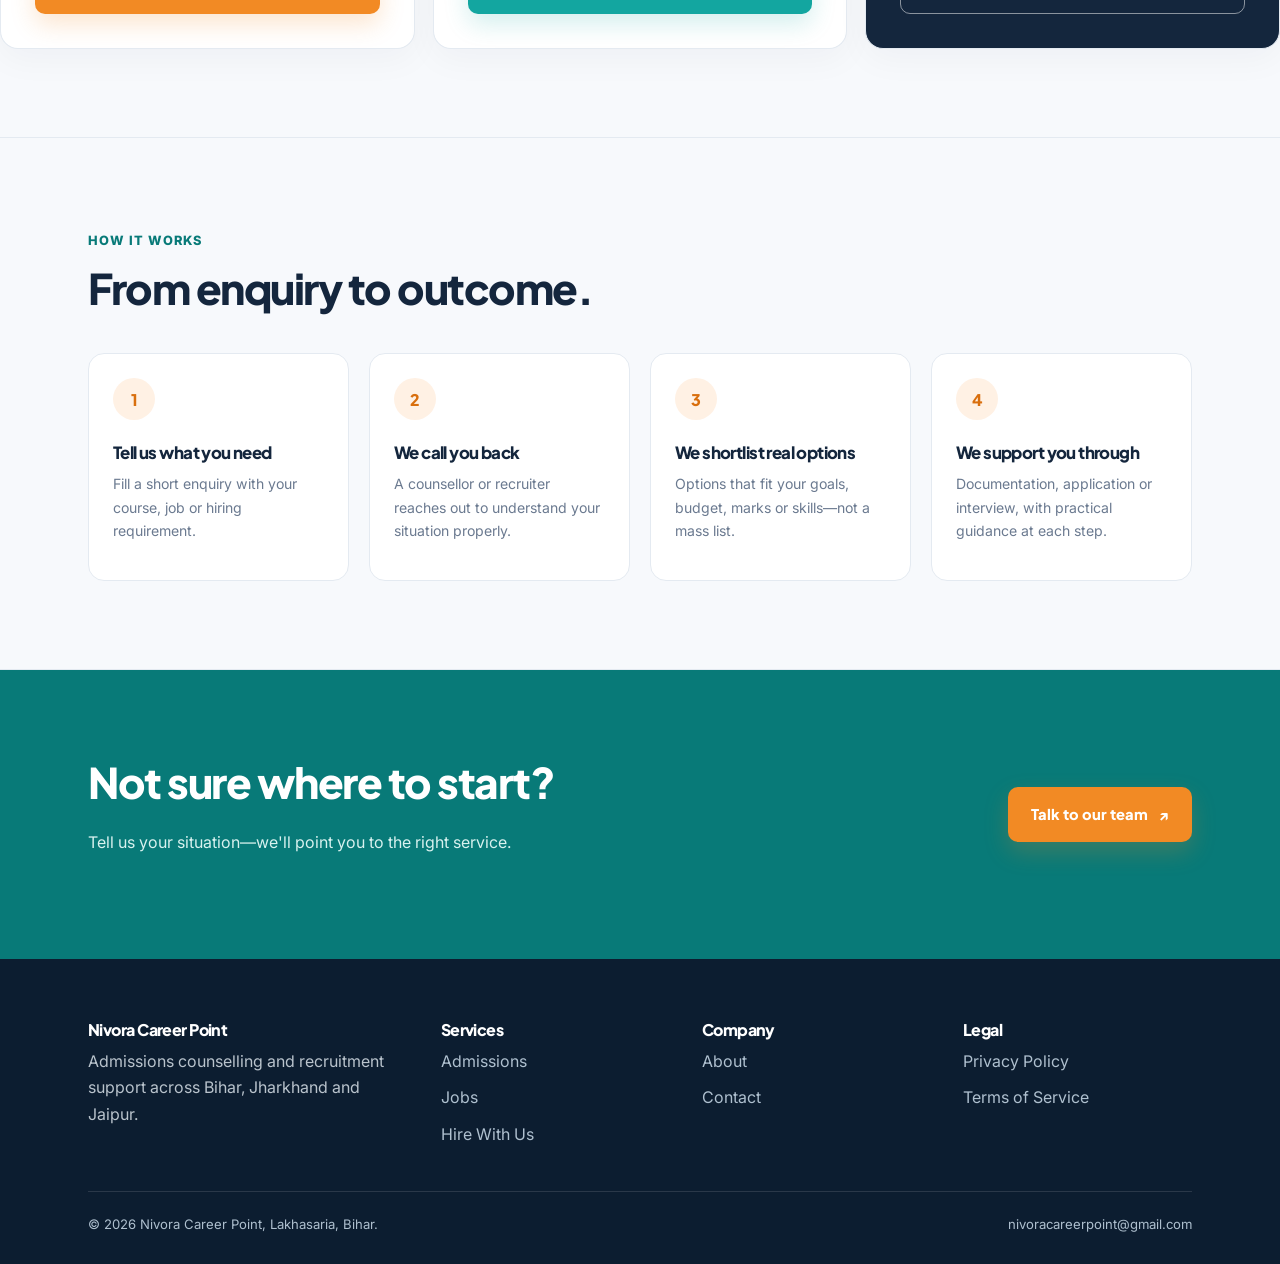
==== commit 53ba4f6a: "Replace header logo with Nivora icon" ====
--- a/index.html
+++ b/index.html
@@ -4,12 +4,19 @@
 <meta charset="UTF-8">
 <meta name="viewport" content="width=device-width, initial-scale=1.0">
 <title>Nivora Career Point | Education & Career Guidance</title>
+<link rel="icon" type="image/x-icon" href="/favicon.ico">
+<link rel="icon" type="image/png" sizes="16x16" href="/favicon-16x16.png">
+<link rel="icon" type="image/png" sizes="32x32" href="/favicon-32x32.png">
+<link rel="icon" type="image/png" sizes="48x48" href="/favicon-48x48.png">
+<link rel="apple-touch-icon" sizes="180x180" href="/apple-touch-icon.png">
+<link rel="icon" type="image/png" sizes="192x192" href="/android-chrome-192x192.png">
+<link rel="icon" type="image/png" sizes="512x512" href="/android-chrome-512x512.png">
 <meta name="description" content="Nivora Career Point helps students choose the right college, course and career path, while connecting employers with talent.">
 <meta property="og:title" content="Nivora Career Point"><meta property="og:description" content="Clear guidance for admissions, careers and recruitment."><meta property="og:type" content="website">
 <link rel="canonical" href="https://nivoracareerpoint.com/"><link rel="preconnect" href="https://fonts.googleapis.com"><link rel="preconnect" href="https://fonts.gstatic.com" crossorigin><link href="https://fonts.googleapis.com/css2?family=Inter:wght@400;500;600;700;800&family=Plus+Jakarta+Sans:wght@600;700;800&display=swap" rel="stylesheet"><link rel="stylesheet" href="css/style.css">
 </head>
 <body>
-<header class="site"><nav class="nav"><a href="index.html" class="brand"><svg class="mark" viewBox="0 0 32 32" fill="none" xmlns="http://www.w3.org/2000/svg"><path d="M16 4L4 28" stroke="#B9812F" stroke-width="3.2" stroke-linecap="round"/><path d="M16 4L28 28" stroke="#2F6E63" stroke-width="3.2" stroke-linecap="round"/><circle cx="16" cy="4" r="3.4" fill="#16283D"/></svg>Nivora Career Point</a><ul class="nav-links"><li><a href="admissions.html">Admissions</a></li><li><a href="jobs.html">Jobs</a></li><li><a href="employers.html">Hire With Us</a></li><li><a href="about.html">About</a></li><li><a href="contact.html">Contact</a></li></ul><div class="nav-cta"><a href="admissions.html" class="btn btn-amber">Find a College</a><a href="jobs.html" class="btn btn-teal">Find a Job</a></div><button class="nav-toggle" aria-label="Menu"><span></span><span></span><span></span></button></nav></header>
+<header class="site"><nav class="nav"><a href="index.html" class="brand"><img src="/android-chrome-192x192.png" alt="Nivora Career Point" class="mark">Nivora Career Point</a><ul class="nav-links"><li><a href="admissions.html">Admissions</a></li><li><a href="jobs.html">Jobs</a></li><li><a href="employers.html">Hire With Us</a></li><li><a href="about.html">About</a></li><li><a href="contact.html">Contact</a></li></ul><div class="nav-cta"><a href="admissions.html" class="btn btn-amber">Find a College</a><a href="jobs.html" class="btn btn-teal">Find a Job</a></div><button class="nav-toggle" aria-label="Menu"><span></span><span></span><span></span></button></nav></header>
 <main><section class="hero"><div class="wrap hero-grid"><div class="hero-copy"><span class="eyebrow-free-tag">Admissions · Careers · Guidance</span><h1>Your next step starts with the right direction.</h1><p class="lead">From choosing the right college to finding the right opportunity, Nivora helps students, parents and employers move forward with clarity.</p><div class="hero-actions"><a href="contact.html" class="btn btn-amber">Book a Free Consultation <span>↗</span></a><a href="about.html" class="btn btn-outline-light">How Nivora works <span>→</span></a></div><p class="hero-note">Personal guidance. Practical choices. Real conversations.</p></div><div class="hero-panel"><div class="panel-top"><span>Start your journey</span><span class="panel-badge">Free guidance</span></div><h2>Tell us what you need help with.</h2><p>We will connect you with the right next step.</p><form name="quick-enquiry" method="POST" action="/success.html" data-netlify="true" netlify-honeypot="bot-field"><input type="hidden" name="form-name" value="quick-enquiry"><p class="hidden-field"><label>Don't fill this out: <input name="bot-field"></label></p><label>I'm looking for<select name="interest" required><option value="">Choose an option</option><option>College admission guidance</option><option>Job opportunities</option><option>Employer hiring support</option></select></label><label>Preferred location<select name="location" required><option value="">Select location</option><option>Bihar</option><option>Jharkhand</option><option>Jaipur</option><option>Other</option></select></label><label>Your phone or email<input type="text" name="contact" placeholder="Enter contact details" required></label><button class="btn btn-dark" type="submit">Get Started <span>→</span></button></form><small>No spam. Just a helpful conversation.</small></div></div><div class="hero-orb orb-one"></div><div class="hero-orb orb-two"></div></section>
 <section class="trust-strip"><div class="wrap trust-grid"><div><strong>1:1</strong><span>Personal guidance</span></div><div><strong>3</strong><span>Core service areas</span></div><div><strong>100%</strong><span>Clear communication</span></div><div><strong>Local</strong><span>Support that understands you</span></div></div></section>
 <section><div class="wrap"><div class="section-head"><span class="kicker">What we do</span><h2>Everything you need to make a confident move.</h2><p>Simple, focused support for education decisions and career opportunities.</p></div></div><div class="paths service-paths"><div class="path-card amber"><span class="tag">01 · STUDENTS & PARENTS</span><h3>College & university admissions</h3><p>Explore courses, compare options and understand the next step before you apply.</p><ul><li>One-on-one counselling call</li><li>Shortlist based on budget and marks</li><li>Help with documents and submission</li></ul><a href="admissions.html" class="btn btn-amber">Explore admissions <span>→</span></a></div><div class="path-card teal"><span class="tag">02 · JOB SEEKERS</span><h3>Jobs & career support</h3><p>Discover relevant opportunities and get practical support through your job search.</p><ul><li>Resume review and job matching</li><li>Interview coordination</li><li>Practical career guidance</li></ul><a href="jobs.html" class="btn btn-teal">Explore job support <span>→</span></a></div><div class="path-card dark"><span class="tag">03 · EMPLOYERS</span><h3>Recruitment & hiring support</h3><p>Share your requirement and connect with candidates who are ready to grow.</p><ul><li>Requirement understanding</li><li>Candidate screening support</li><li>Interview coordination</li></ul><a href="employers.html" class="btn btn-outline-light">Hire with Nivora <span>→</span></a></div></div></section>
